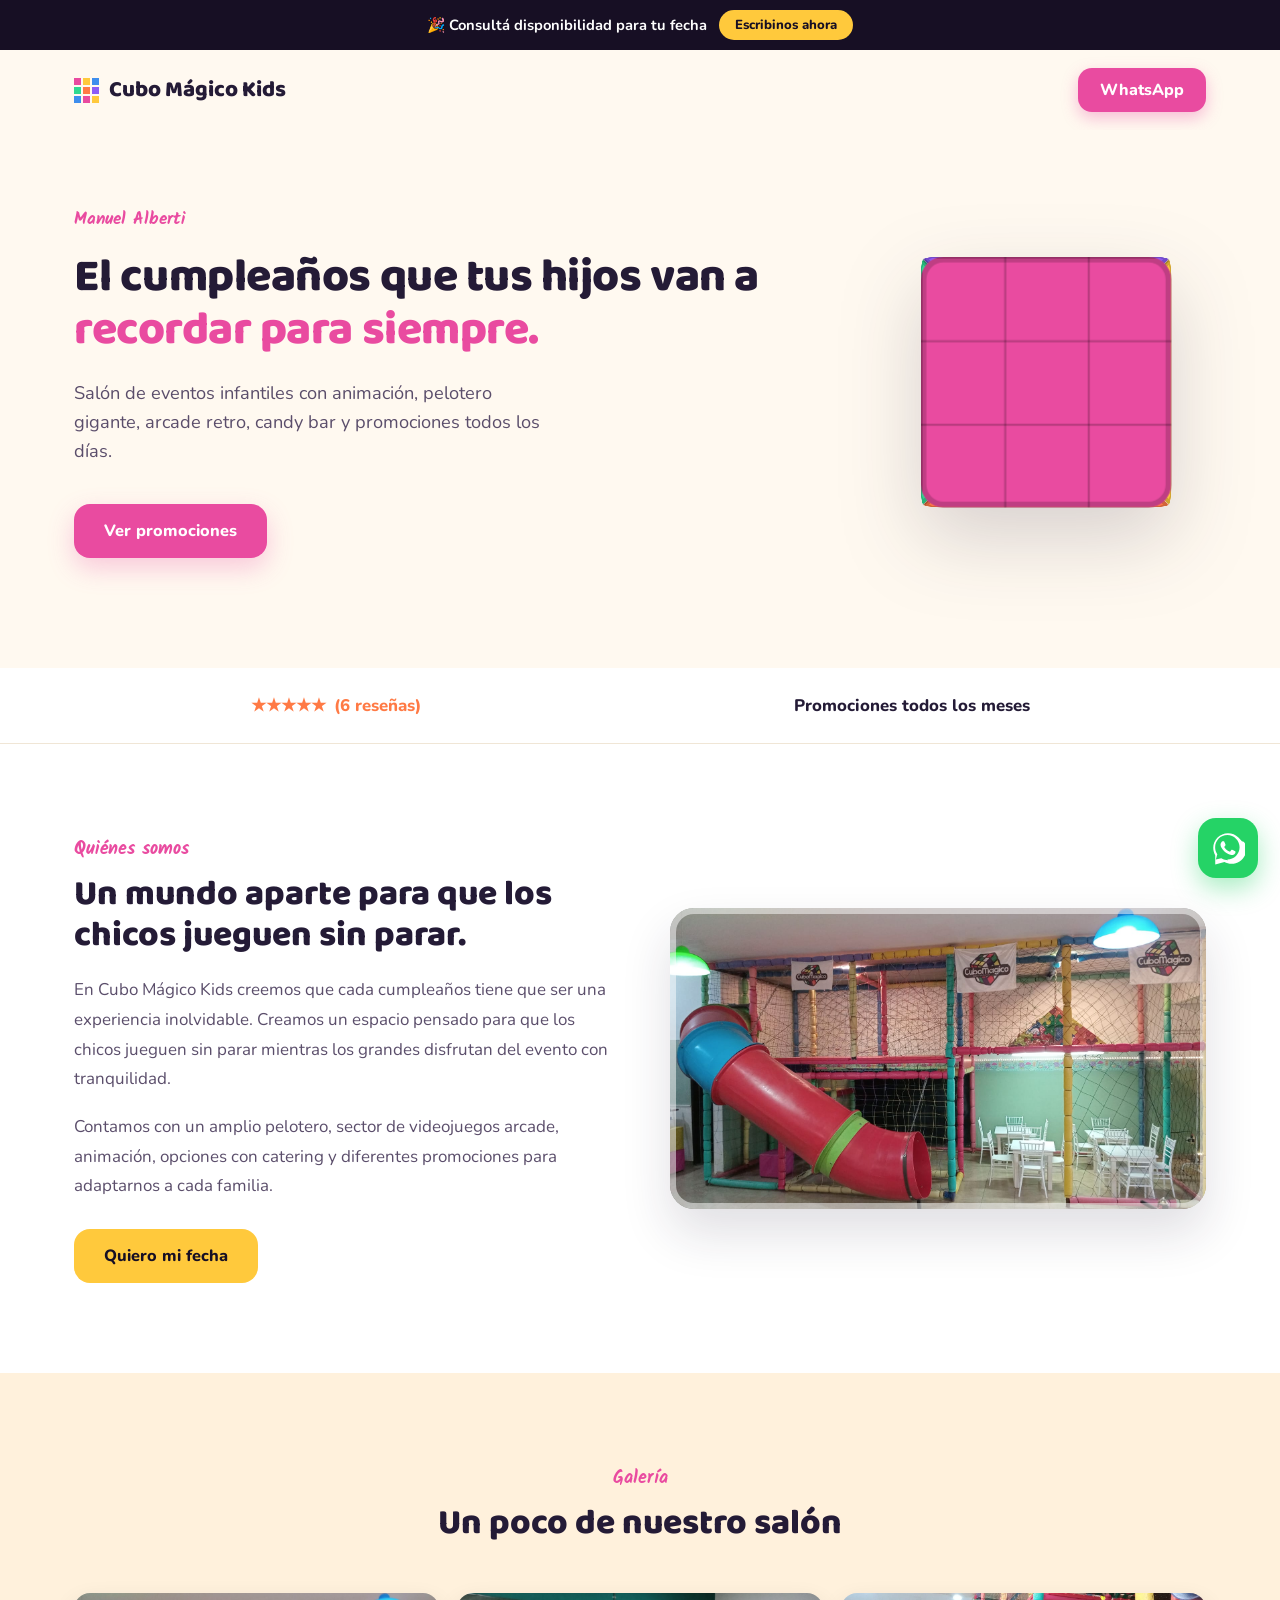
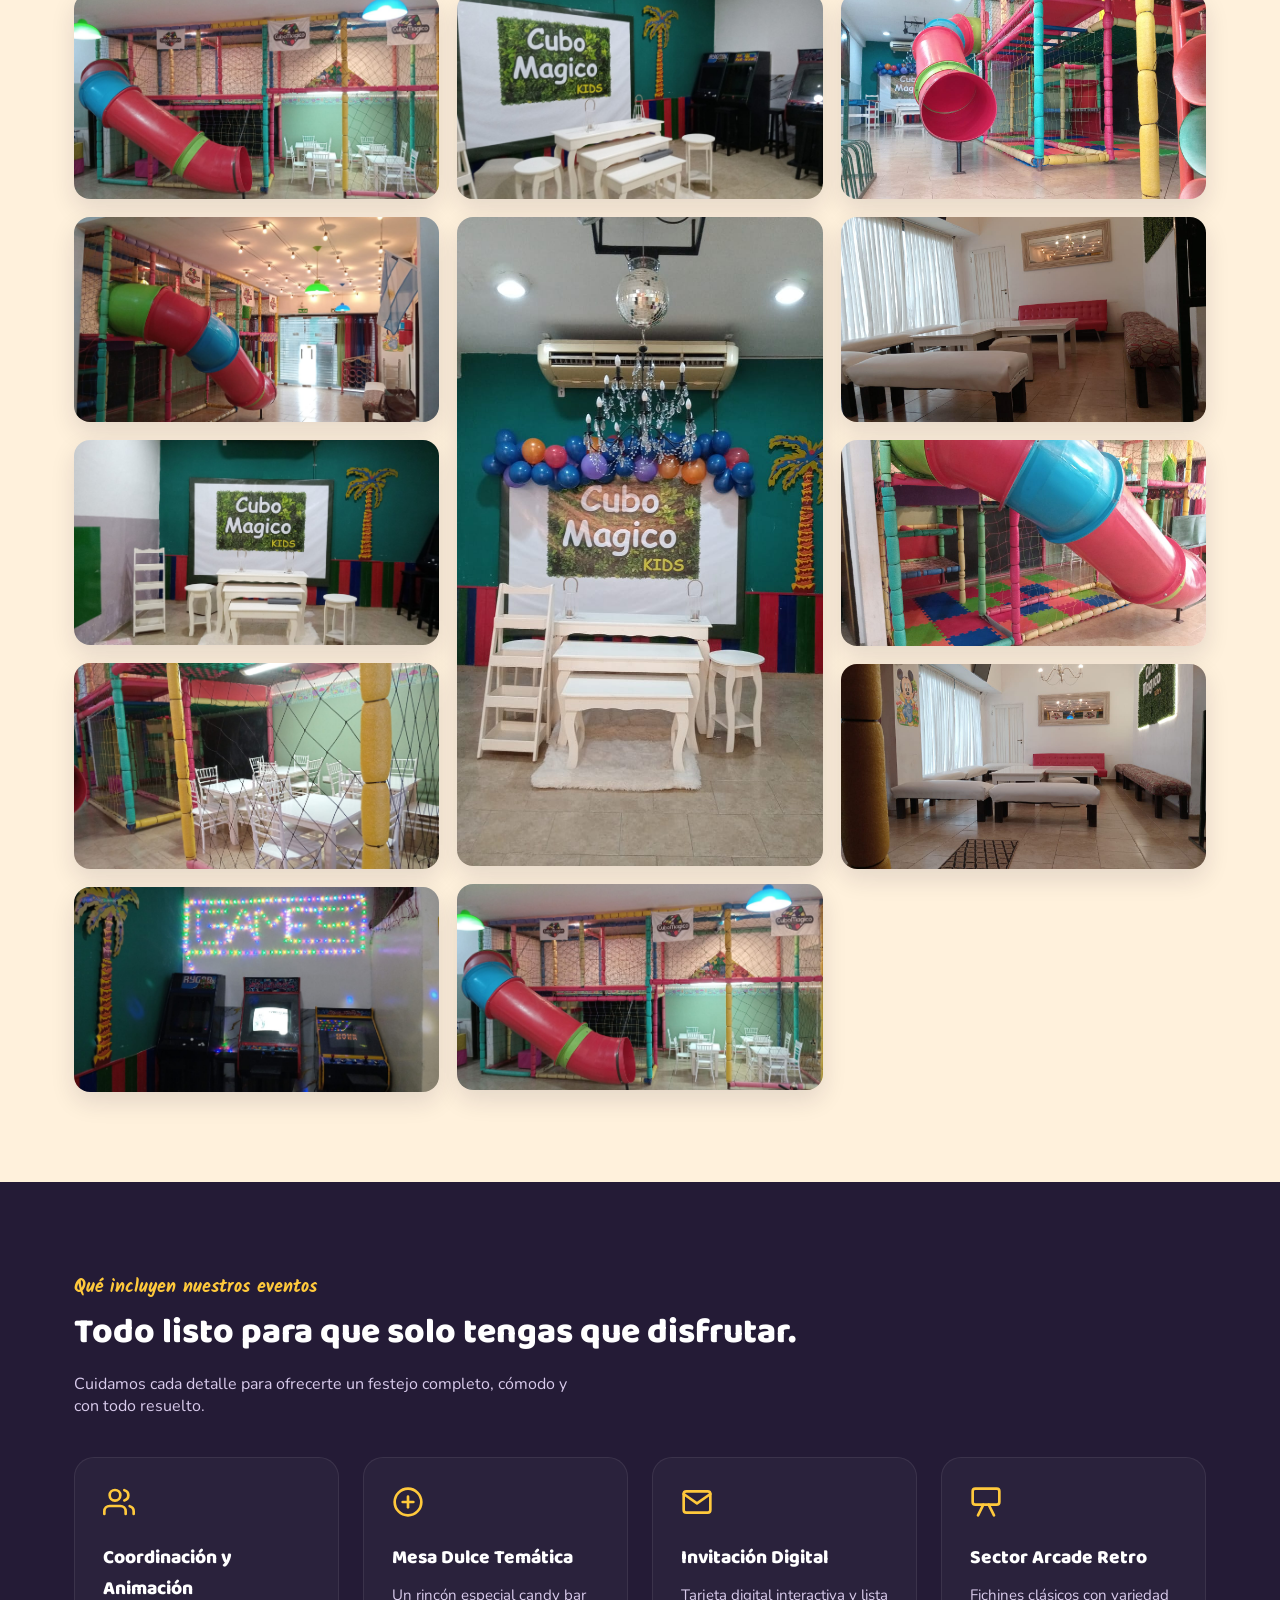
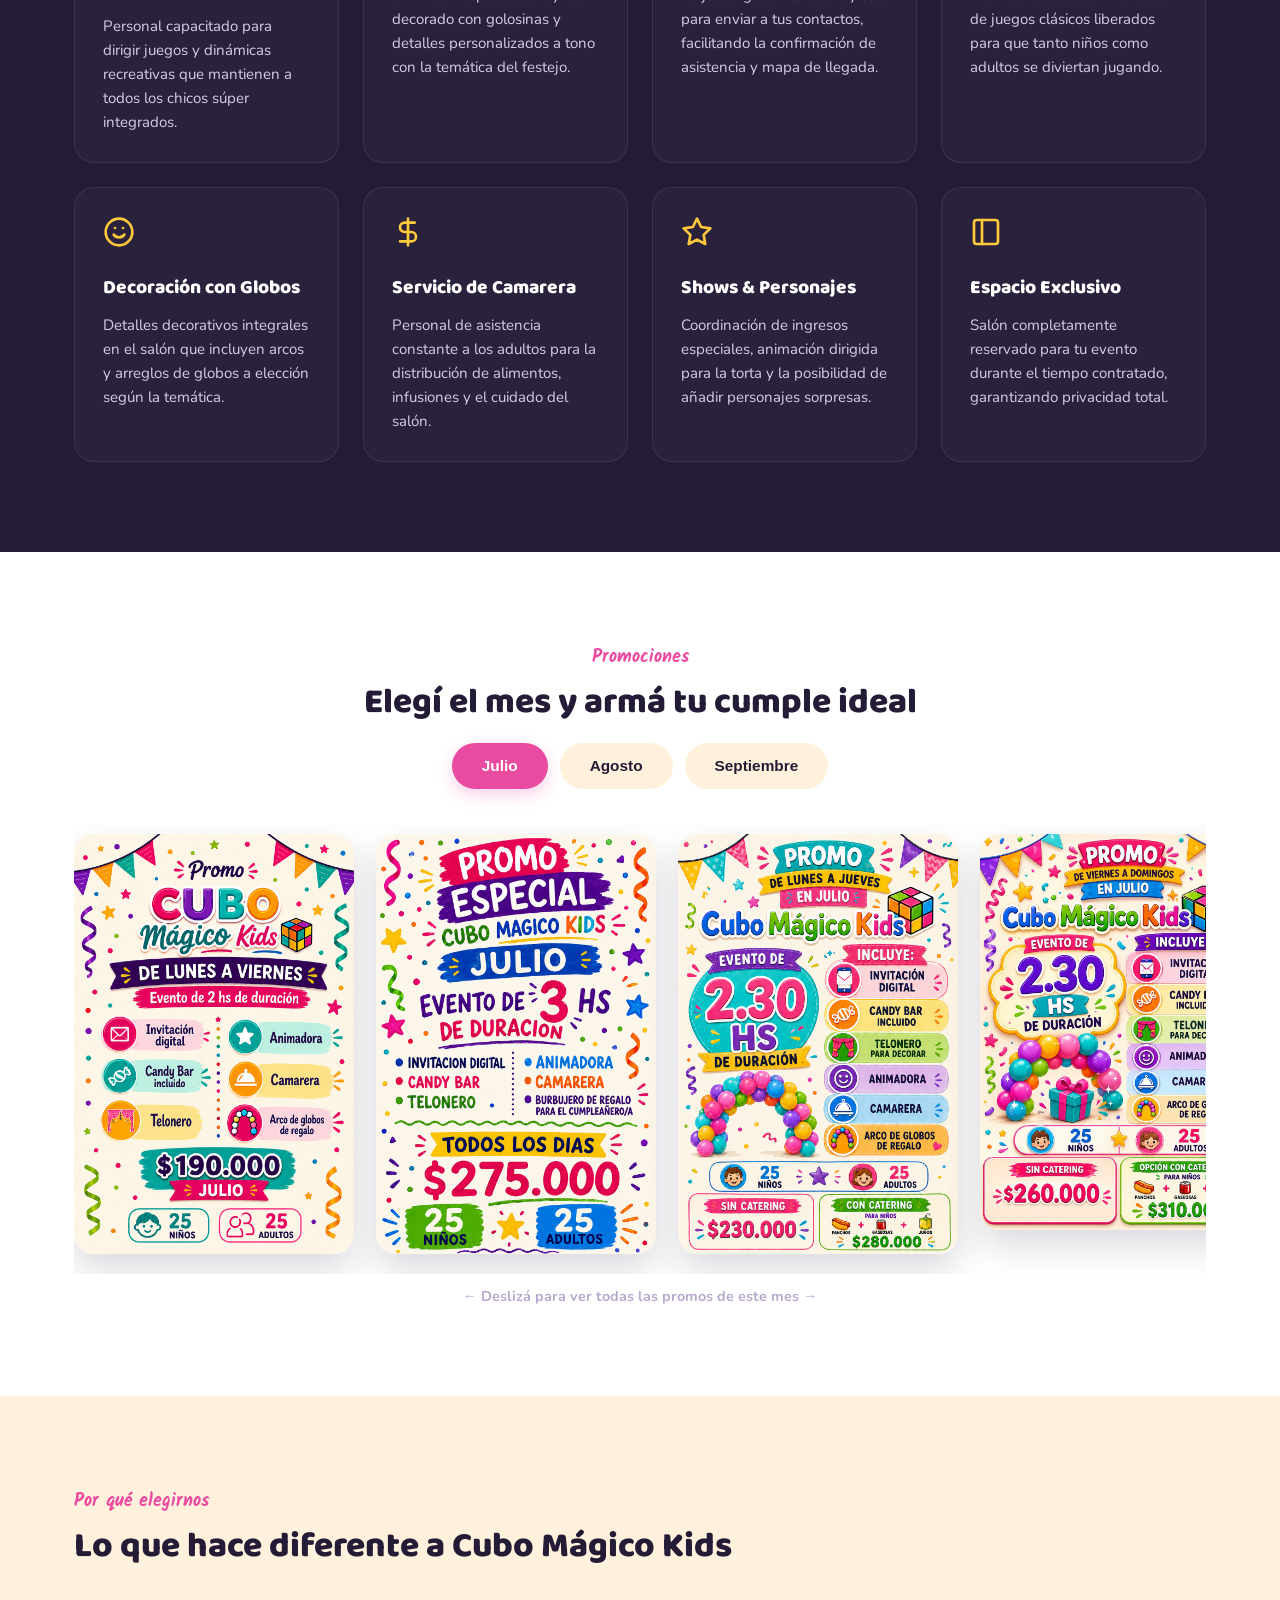
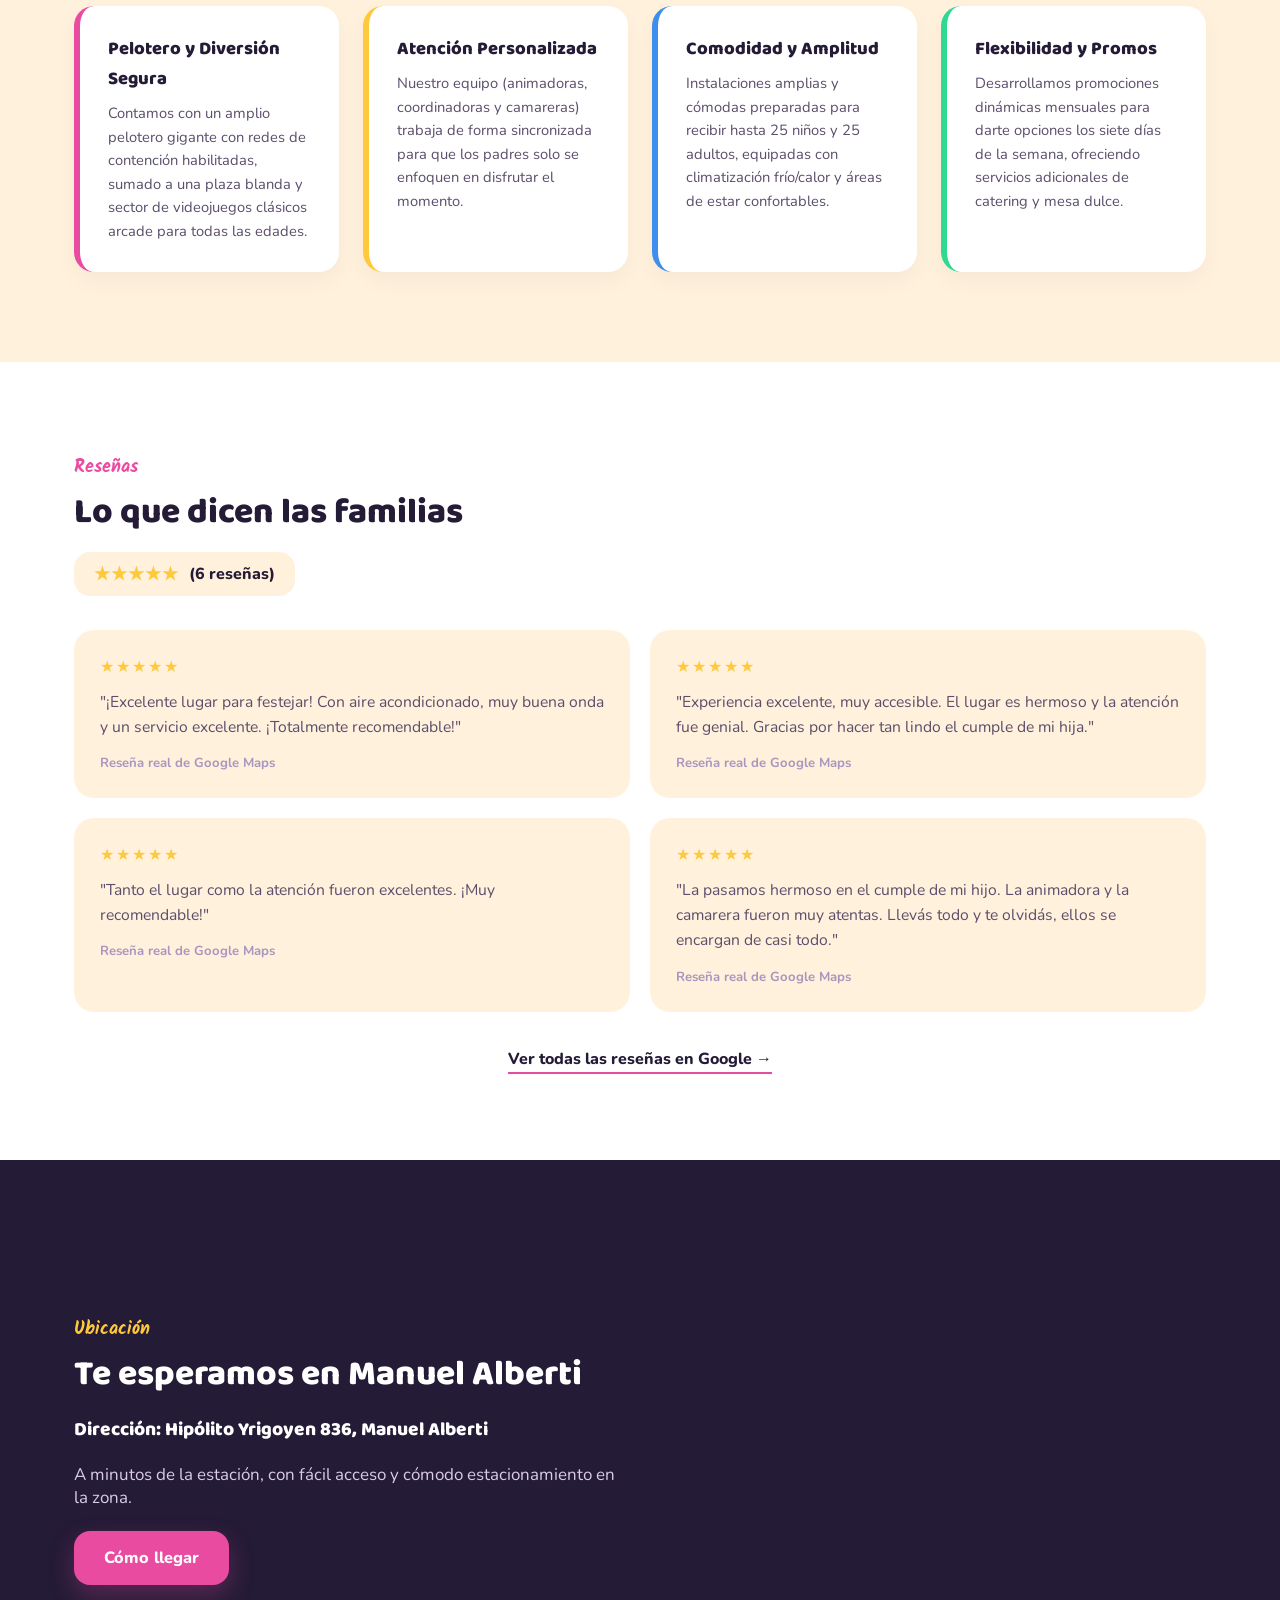
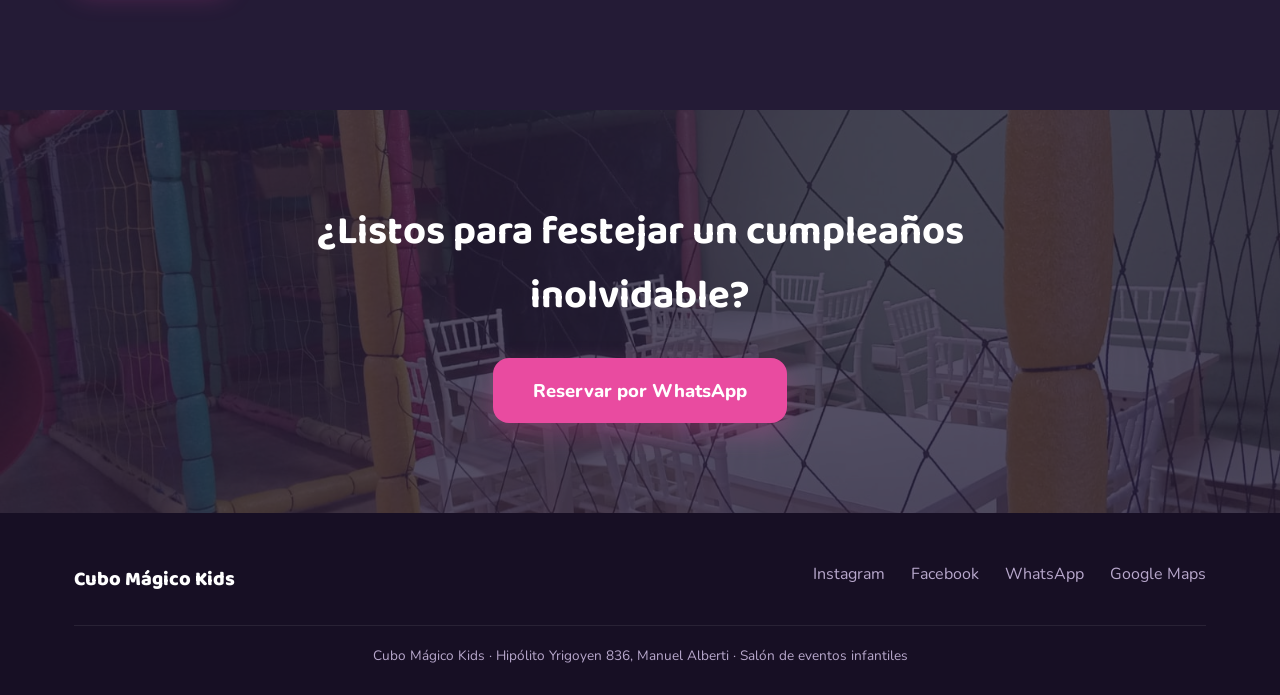
==== index.html @ 412881f7 "fix: force manual scroll restoration and prevent iframe focus on load" ====
<!DOCTYPE html>
<html lang="es">
<head>
<meta charset="UTF-8">
<meta name="viewport" content="width=device-width, initial-scale=1.0">
<title>Cubo Mágico Kids — Salón de eventos infantiles en Manuel Alberti</title>
<link rel="stylesheet" href="style.css?v=2">
<script>
  if ('history' in window && 'scrollRestoration' in history) {
    history.scrollRestoration = 'manual';
  }
  window.scrollTo(0, 0);
</script>
</head>
<body>

<div class="topbar">
  🎉 Consultá disponibilidad para tu fecha
  <a href="https://wa.me/5491156529610?text=Hola%20%F0%9F%98%8A%0AQuisiera%20consultar%20disponibilidad%20para%20realizar%20un%20cumplea%C3%B1os%20en%20Cubo%20M%C3%A1gico%20Kids.%0A%0AFecha%20aproximada%3A%0ACantidad%20de%20ni%C3%B1os%3A%0ACantidad%20de%20adultos%3A%0A%0A%C2%A1Muchas%20gracias!" target="_blank">Escribinos ahora</a>
</div>

<nav>
  <div class="logo">
    <div class="logo-tiles"><div></div><div></div><div></div><div></div><div></div><div></div><div></div><div></div><div></div></div>
    Cubo Mágico Kids
  </div>
  <a class="nav-cta" href="https://wa.me/5491156529610?text=Hola%20%F0%9F%98%8A%0AQuisiera%20consultar%20disponibilidad%20para%20realizar%20un%20cumplea%C3%B1os%20en%20Cubo%20M%C3%A1gico%20Kids.%0A%0AFecha%20aproximada%3A%0ACantidad%20de%20ni%C3%B1os%3A%0ACantidad%20de%20adultos%3A%0A%0A%C2%A1Muchas%20gracias!" target="_blank">WhatsApp</a>
</nav>

<section class="hero">
  <div class="wrap hero-inner">
    <div>
      <div class="hero-eyebrow">Manuel Alberti</div>
      <h1>El cumpleaños que tus hijos van a <span>recordar para siempre.</span></h1>
      <p class="sub">Salón de eventos infantiles con animación, pelotero gigante, arcade retro, candy bar y promociones todos los días.</p>
      <div class="btn-row">
        <a class="btn btn-primary" href="#promociones">Ver promociones</a>
      </div>
    </div>
    <div class="cube-scene">
      <div class="cube">
        <div class="face front"></div>
        <div class="face back"></div>
        <div class="face right"></div>
        <div class="face left"></div>
        <div class="face top"></div>
        <div class="face bottom"></div>
      </div>
    </div>
  </div>
</section>

<div class="trust">
  <div class="wrap">
    <div class="trust-item rating">★★★★★ <span>(6 reseñas)</span></div>
    <div class="trust-item">Promociones todos los meses</div>
  </div>
</div>

<section class="about" id="nosotros">
  <div class="wrap about-grid">
    <div>
      <div class="eyebrow">Quiénes somos</div>
      <h2 class="sec-title">Un mundo aparte para que los chicos jueguen sin parar.</h2>
      <p>En Cubo Mágico Kids creemos que cada cumpleaños tiene que ser una experiencia inolvidable. Creamos un espacio pensado para que los chicos jueguen sin parar mientras los grandes disfrutan del evento con tranquilidad.</p>
      <p>Contamos con un amplio pelotero, sector de videojuegos arcade, animación, opciones con catering y diferentes promociones para adaptarnos a cada familia.</p>
      <a class="btn btn-secondary" href="https://wa.me/5491156529610?text=Hola%20%F0%9F%98%8A%0AQuisiera%20consultar%20disponibilidad%20para%20realizar%20un%20cumplea%C3%B1os%20en%20Cubo%20M%C3%A1gico%20Kids.%0A%0AFecha%20aproximada%3A%0ACantidad%20de%20ni%C3%B1os%3A%0ACantidad%20de%20adultos%3A%0A%0A%C2%A1Muchas%20gracias!" target="_blank" style="margin-top:10px;">Quiero mi fecha</a>
    </div>
    <div class="about-img">
      <img src="Fotos del salon/WhatsApp Image 2026-07-06 at 15.40.08.jpeg" alt="Salón Cubo Mágico Kids">
    </div>
  </div>
</section>

<section class="gallery" id="galeria">
  <div class="wrap">
    <div class="gal-header">
      <div class="eyebrow" style="text-align:center;">Galería</div>
      <h2 class="sec-title">Un poco de nuestro salón</h2>
    </div>
    <div class="masonry">
      <img src="Fotos del salon/WhatsApp Image 2026-07-06 at 15.40.08.jpeg" alt="Salón Foto 1" onclick="openLightbox(this.src)">
      <img src="Fotos del salon/WhatsApp Image 2026-07-06 at 15.40.09 (1).jpeg" alt="Salón Foto 2" onclick="openLightbox(this.src)">
      <img src="Fotos del salon/WhatsApp Image 2026-07-06 at 15.40.09 (2).jpeg" alt="Salón Foto 3" onclick="openLightbox(this.src)">
      <img src="Fotos del salon/WhatsApp Image 2026-07-06 at 15.40.09.jpeg" alt="Salón Foto 4" onclick="openLightbox(this.src)">
      <img src="Fotos del salon/WhatsApp Image 2026-07-06 at 15.40.10.jpeg" alt="Salón Foto 5" onclick="openLightbox(this.src)">
      <img src="Fotos del salon/WhatsApp Image 2026-07-06 at 15.40.11.jpeg" alt="Salón Foto 6" onclick="openLightbox(this.src)">
      <img src="Fotos del salon/WhatsApp Image 2026-07-06 at 15.40.12 (1).jpeg" alt="Salón Foto 7" onclick="openLightbox(this.src)">
      <img src="Fotos del salon/WhatsApp Image 2026-07-06 at 15.40.12.jpeg" alt="Salón Foto 8" onclick="openLightbox(this.src)">
      <img src="Fotos del salon/WhatsApp Image 2026-07-06 at 15.40.13 (1).jpeg" alt="Salón Foto 9" onclick="openLightbox(this.src)">
      <img src="Fotos del salon/WhatsApp Image 2026-07-06 at 15.40.13 (2).jpeg" alt="Salón Foto 10" onclick="openLightbox(this.src)">
      <img src="Fotos del salon/WhatsApp Image 2026-07-06 at 15.40.13.jpeg" alt="Salón Foto 11" onclick="openLightbox(this.src)">
      <img src="Fotos del salon/WhatsApp Image 2026-07-06 at 15.40.14.jpeg" alt="Salón Foto 12" onclick="openLightbox(this.src)">
    </div>
  </div>
</section>

<section class="services">
  <div class="wrap">
    <div class="eyebrow">Qué incluyen nuestros eventos</div>
    <h2 class="sec-title">Todo listo para que solo tengas que disfrutar.</h2>
    <p class="lead">Cuidamos cada detalle para ofrecerte un festejo completo, cómodo y con todo resuelto.</p>
    
    <div class="services-grid">
      <div class="service-card">
        <div class="service-icon">
          <svg viewBox="0 0 24 24" fill="none" stroke="currentColor" stroke-width="2" stroke-linecap="round" stroke-linejoin="round"><path d="M17 21v-2a4 4 0 0 0-4-4H5a4 4 0 0 0-4 4v2"></path><circle cx="9" cy="7" r="4"></circle><path d="M23 21v-2a4 4 0 0 0-3-3.87"></path><path d="M16 3.13a4 4 0 0 1 0 7.75"></path></svg>
        </div>
        <div class="service-title">Coordinación y Animación</div>
        <div class="service-desc">Personal capacitado para dirigir juegos y dinámicas recreativas que mantienen a todos los chicos súper integrados.</div>
      </div>
      
      <div class="service-card">
        <div class="service-icon">
          <svg viewBox="0 0 24 24" fill="none" stroke="currentColor" stroke-width="2" stroke-linecap="round" stroke-linejoin="round"><circle cx="12" cy="12" r="10"></circle><path d="M12 8v8"></path><path d="M8 12h8"></path></svg>
        </div>
        <div class="service-title">Mesa Dulce Temática</div>
        <div class="service-desc">Un rincón especial candy bar decorado con golosinas y detalles personalizados a tono con la temática del festejo.</div>
      </div>
      
      <div class="service-card">
        <div class="service-icon">
          <svg viewBox="0 0 24 24" fill="none" stroke="currentColor" stroke-width="2" stroke-linecap="round" stroke-linejoin="round"><path d="M4 4h16c1.1 0 2 .9 2 2v12c0 1.1-.9 2-2 2H4c-1.1 0-2-.9-2-2V6c0-1.1.9-2 2-2z"></path><polyline points="22,6 12,13 2,6"></polyline></svg>
        </div>
        <div class="service-title">Invitación Digital</div>
        <div class="service-desc">Tarjeta digital interactiva y lista para enviar a tus contactos, facilitando la confirmación de asistencia y mapa de llegada.</div>
      </div>
      
      <div class="service-card">
        <div class="service-icon">
          <svg viewBox="0 0 24 24" fill="none" stroke="currentColor" stroke-width="2" stroke-linecap="round" stroke-linejoin="round"><rect x="2" y="2" width="20" height="12" rx="2" ry="2"></rect><line x1="6" y1="22" x2="10" y2="14"></line><line x1="18" y1="22" x2="14" y2="14"></line></svg>
        </div>
        <div class="service-title">Sector Arcade Retro</div>
        <div class="service-desc">Fichines clásicos con variedad de juegos clásicos liberados para que tanto niños como adultos se diviertan jugando.</div>
      </div>
      
      <div class="service-card">
        <div class="service-icon">
          <svg viewBox="0 0 24 24" fill="none" stroke="currentColor" stroke-width="2" stroke-linecap="round" stroke-linejoin="round"><circle cx="12" cy="12" r="10"></circle><path d="M8 14s1.5 2 4 2 4-2 4-2"></path><line x1="9" y1="9" x2="9.01" y2="9"></line><line x1="15" y1="9" x2="15.01" y2="9"></line></svg>
        </div>
        <div class="service-title">Decoración con Globos</div>
        <div class="service-desc">Detalles decorativos integrales en el salón que incluyen arcos y arreglos de globos a elección según la temática.</div>
      </div>
      
      <div class="service-card">
        <div class="service-icon">
          <svg viewBox="0 0 24 24" fill="none" stroke="currentColor" stroke-width="2" stroke-linecap="round" stroke-linejoin="round"><path d="M12 2v20"></path><path d="M17 5H9.5a3.5 3.5 0 0 0 0 7h5a3.5 3.5 0 0 1 0 7H6"></path></svg>
        </div>
        <div class="service-title">Servicio de Camarera</div>
        <div class="service-desc">Personal de asistencia constante a los adultos para la distribución de alimentos, infusiones y el cuidado del salón.</div>
      </div>
      
      <div class="service-card">
        <div class="service-icon">
          <svg viewBox="0 0 24 24" fill="none" stroke="currentColor" stroke-width="2" stroke-linecap="round" stroke-linejoin="round"><polygon points="12 2 15.09 8.26 22 9.27 17 14.14 18.18 21.02 12 17.77 5.82 21.02 7 14.14 2 9.27 8.91 8.26 12 2"></polygon></svg>
        </div>
        <div class="service-title">Shows & Personajes</div>
        <div class="service-desc">Coordinación de ingresos especiales, animación dirigida para la torta y la posibilidad de añadir personajes sorpresas.</div>
      </div>
      
      <div class="service-card">
        <div class="service-icon">
          <svg viewBox="0 0 24 24" fill="none" stroke="currentColor" stroke-width="2" stroke-linecap="round" stroke-linejoin="round"><rect x="3" y="3" width="18" height="18" rx="2" ry="2"></rect><line x1="9" y1="3" x2="9" y2="21"></line></svg>
        </div>
        <div class="service-title">Espacio Exclusivo</div>
        <div class="service-desc">Salón completamente reservado para tu evento durante el tiempo contratado, garantizando privacidad total.</div>
      </div>
    </div>
  </div>
</section>

<section class="promos" id="promociones">
  <div class="wrap">
    <div class="eyebrow" style="text-align:center;">Promociones</div>
    <h2 class="sec-title" style="text-align:center;">Elegí el mes y armá tu cumple ideal</h2>
    
    <div class="promo-tabs">
      <button class="tab-btn active" data-month="julio">Julio</button>
      <button class="tab-btn" data-month="agosto">Agosto</button>
      <button class="tab-btn" data-month="septiembre">Septiembre</button>
    </div>
    
    <div class="slider" id="promo-slider">
      <!-- Se carga dinámicamente con JS -->
    </div>
    <p class="slider-hint">← Deslizá para ver todas las promos de este mes →</p>
  </div>
</section>

<section class="why">
  <div class="wrap">
    <div class="eyebrow">Por qué elegirnos</div>
    <h2 class="sec-title">Lo que hace diferente a Cubo Mágico Kids</h2>
    
    <div class="why-grid">
      <div class="why-card">
        <div class="why-title">Pelotero y Diversión Segura</div>
        <div class="why-desc">Contamos con un amplio pelotero gigante con redes de contención habilitadas, sumado a una plaza blanda y sector de videojuegos clásicos arcade para todas las edades.</div>
      </div>
      
      <div class="why-card">
        <div class="why-title">Atención Personalizada</div>
        <div class="why-desc">Nuestro equipo (animadoras, coordinadoras y camareras) trabaja de forma sincronizada para que los padres solo se enfoquen en disfrutar el momento.</div>
      </div>
      
      <div class="why-card">
        <div class="why-title">Comodidad y Amplitud</div>
        <div class="why-desc">Instalaciones amplias y cómodas preparadas para recibir hasta 25 niños y 25 adultos, equipadas con climatización frío/calor y áreas de estar confortables.</div>
      </div>
      
      <div class="why-card">
        <div class="why-title">Flexibilidad y Promos</div>
        <div class="why-desc">Desarrollamos promociones dinámicas mensuales para darte opciones los siete días de la semana, ofreciendo servicios adicionales de catering y mesa dulce.</div>
      </div>
    </div>
  </div>
</section>

<section class="reviews" id="resenas">
  <div class="wrap">
    <div class="eyebrow">Reseñas</div>
    <h2 class="sec-title">Lo que dicen las familias</h2>
    <div class="rev-badge"><span class="stars">★★★★★</span> (6 reseñas)</div>
    <div class="rev-grid">
      <div class="rev-card">
        <div class="stars">★★★★★</div>
        <p>"¡Excelente lugar para festejar! Con aire acondicionado, muy buena onda y un servicio excelente. ¡Totalmente recomendable!"</p>
        <div class="rev-source">Reseña real de Google Maps</div>
      </div>
      <div class="rev-card">
        <div class="stars">★★★★★</div>
        <p>"Experiencia excelente, muy accesible. El lugar es hermoso y la atención fue genial. Gracias por hacer tan lindo el cumple de mi hija."</p>
        <div class="rev-source">Reseña real de Google Maps</div>
      </div>
      <div class="rev-card">
        <div class="stars">★★★★★</div>
        <p>"Tanto el lugar como la atención fueron excelentes. ¡Muy recomendable!"</p>
        <div class="rev-source">Reseña real de Google Maps</div>
      </div>
      <div class="rev-card">
        <div class="stars">★★★★★</div>
        <p>"La pasamos hermoso en el cumple de mi hijo. La animadora y la camarera fueron muy atentas. Llevás todo y te olvidás, ellos se encargan de casi todo."</p>
        <div class="rev-source">Reseña real de Google Maps</div>
      </div>
    </div>
    <div class="reviews-cta"><a href="https://www.google.com/maps/place/Cubo+Magico+Kids/@-34.4590652,-58.7725974,17.76z/data=!4m6!3m5!1s0x95bc98c55787b705:0xaa3772cda10fee1b!8m2!3d-34.4590252!4d-58.7709976!16s%2Fg%2F11j8ldvw56?entry=ttu&g_ep=EgoyMDI2MDcwOC4wIKXMDSoASAFQAw%3D%3D" target="_blank">Ver todas las reseñas en Google →</a></div>
  </div>
</section>

<section class="location" id="ubicacion">
  <div class="wrap loc-grid">
    <div class="loc-info">
      <div class="eyebrow">Ubicación</div>
      <h2 class="sec-title" style="color:#fff;">Te esperamos en Manuel Alberti</h2>
      <a class="addr" href="https://www.google.com/maps/place/Cubo+Magico+Kids/@-34.4590652,-58.7725974,17.76z/data=!4m6!3m5!1s0x95bc98c55787b705:0xaa3772cda10fee1b!8m2!3d-34.4590252!4d-58.7709976!16s%2Fg%2F11j8ldvw56?entry=ttu&g_ep=EgoyMDI2MDcwOC4wIKXMDSoASAFQAw%3D%3D" target="_blank">
        Dirección: Hipólito Yrigoyen 836, Manuel Alberti
      </a>
      <p>A minutos de la estación, con fácil acceso y cómodo estacionamiento en la zona.</p>
      <a class="btn btn-primary" href="https://www.google.com/maps/place/Cubo+Magico+Kids/@-34.4590652,-58.7725974,17.76z/data=!4m6!3m5!1s0x95bc98c55787b705:0xaa3772cda10fee1b!8m2!3d-34.4590252!4d-58.7709976!16s%2Fg%2F11j8ldvw56?entry=ttu&g_ep=EgoyMDI2MDcwOC4wIKXMDSoASAFQAw%3D%3D" target="_blank">Cómo llegar</a>
    </div>
    <iframe src="https://www.google.com/maps/embed?pb=!1m18!1m12!1m3!1d3289.4795240212876!2d-58.77357252445831!3d-34.45902019639726!2m3!1f0!2f0!3f0!3m2!1i1024!2i768!4f13.1!3m3!1m2!1s0x95bc98c55787b705%3A0xaa3772cda10fee1b!2sCubo+Magico+Kids!5e0!3m2!1sen!2sar!4v1717621453912!5m2!1sen!2sar" loading="lazy" allowfullscreen tabindex="-1" title="Mapa de ubicación de Cubo Mágico Kids"></iframe>
  </div>
</section>

<section class="final-cta">
  <img src="Fotos del salon/WhatsApp Image 2026-07-06 at 15.40.09.jpeg" alt="Fondo Pelotero">
  <div class="overlay wrap">
    <h2>¿Listos para festejar un cumpleaños inolvidable?</h2>
    <a class="btn btn-primary" href="https://wa.me/5491156529610?text=Hola%20%F0%9F%98%8A%0AQuisiera%20consultar%20disponibilidad%20para%20realizar%20un%20cumplea%C3%B1os%20en%20Cubo%20M%C3%A1gico%20Kids.%0A%0AFecha%20aproximada%3A%0ACantidad%20de%20ni%C3%B1os%3A%0ACantidad%20de%20adultos%3A%0A%0A%C2%A1Muchas%20gracias!" target="_blank" style="font-size:1.15rem;padding:20px 40px;">Reservar por WhatsApp</a>
  </div>
</section>

<footer>
  <div class="wrap">
    <div class="foot-grid">
      <div class="foot-logo">Cubo Mágico Kids</div>
      <div class="foot-links">
        <a href="https://www.instagram.com/cubo_magicokids/?hl=es" target="_blank">Instagram</a>
        <a href="https://www.facebook.com/cubomagicoespaciodeeventos" target="_blank">Facebook</a>
        <a href="https://wa.me/5491156529610?text=Hola%20%F0%9F%98%8A%0AQuisiera%20consultar%20disponibilidad%20para%20realizar%20un%20cumplea%C3%B1os%20en%20Cubo%20M%C3%A1gico%20Kids.%0A%0AFecha%20aproximada%3A%0ACantidad%20de%20ni%C3%B1os%3A%0ACantidad%20de%20adultos%3A%0A%0A%C2%A1Muchas%20gracias!" target="_blank">WhatsApp</a>
        <a href="https://www.google.com/maps/place/Cubo+Magico+Kids/@-34.4590652,-58.7725974,17.76z/data=!4m6!3m5!1s0x95bc98c55787b705:0xaa3772cda10fee1b!8m2!3d-34.4590252!4d-58.7709976!16s%2Fg%2F11j8ldvw56?entry=ttu&g_ep=EgoyMDI2MDcwOC4wIKXMDSoASAFQAw%3D%3D" target="_blank">Google Maps</a>
      </div>
    </div>
    <div class="foot-bottom">Cubo Mágico Kids · Hipólito Yrigoyen 836, Manuel Alberti · Salón de eventos infantiles</div>
  </div>
</footer>

<a class="float-wa" href="https://wa.me/5491156529610?text=Hola%20%F0%9F%98%8A%0AQuisiera%20consultar%20disponibilidad%20para%20realizar%20un%20cumplea%C3%B1os%20en%20Cubo%20M%C3%A1gico%20Kids.%0A%0AFecha%20aproximada%3A%0ACantidad%20de%20ni%C3%B1os%3A%0ACantidad%20de%20adultos%3A%0A%0A%C2%A1Muchas%20gracias!" target="_blank">
  <!-- WhatsApp SVG Icon -->
  <svg xmlns="http://www.w3.org/2000/svg" viewBox="0 0 448 512" fill="currentColor" style="width:34px; height:34px;"><path d="M380.9 97.1C339 55.1 283.2 32 223.9 32c-122.4 0-222 99.6-222 222 0 39.1 10.2 77.3 29.6 111L32 503l138.2-36.2c32.5 17.7 68.9 27 106.1 27h.1c122.3 0 224.1-99.6 224.1-222 0-59.3-25.2-115-67.1-117zm-157 341.6c-33.2 0-65.7-8.9-94-25.7l-6.7-4-82.1 21.5 21.9-80-4.4-7c-18.5-29.4-28.3-63.3-28.3-98.2 0-101.4 82.6-184 184.1-184 49.1 0 95.3 19.2 130 53.9 34.8 34.6 53.9 80.7 53.9 129.8-.1 101.4-82.7 184-184.2 184zm100.8-137.5c-5.5-2.7-32.6-16.1-37.7-17.9-5.1-1.8-8.8-2.7-12.5 2.7-3.7 5.5-14.3 17.9-17.6 21.5-3.3 3.7-6.5 4.1-12 1.4-5.5-2.7-23.2-8.5-44.2-27.1-16.4-14.6-27.4-32.6-30.6-38.1-3.3-5.5-.3-8.5 2.4-11.2 2.5-2.4 5.5-6.4 8.2-9.6 2.7-3.2 3.7-5.5 5.5-9.1 1.8-3.7.9-6.9-.5-9.6-1.4-2.7-12.5-30.1-17.1-41.2-4.5-10.8-9.1-9.3-12.5-9.5-3.2-.2-6.9-.2-10.6-.2-3.7 0-9.7 1.4-14.8 6.9-5.1 5.5-19.4 19-19.4 46.3 0 27.3 19.9 53.7 22.6 57.4 2.8 3.7 39.1 59.7 94.8 83.8 13.3 5.7 23.6 9.1 31.7 11.7 13.3 4.2 25.4 3.6 35 2.2 10.7-1.6 32.6-13.3 37.2-26.2 4.6-12.8 4.6-23.8 3.2-26.2-1.3-2.4-5-3.7-10.5-6.4z"/></svg>
</a>

<div class="lightbox" id="lightbox" onclick="closeLightbox()">
  <img id="lightbox-img" src="">
</div>

<!-- Scripts -->
<script src="app.js?v=5" defer></script>
</body>
</html>
---- style.css ----
@import url('https://fonts.googleapis.com/css2?family=Baloo+2:wght@500;600;700;800&family=Nunito:wght@400;600;700;800&family=Kalam:wght@400;700&display=swap');

:root{
  --paper:#FFF9F0;
  --paper-2:#FFF1DC;
  --ink:#241B36;
  --ink-2:#170F24;
  --c-pink:#E94BA0;
  --c-purple:#8B5CF6;
  --c-blue:#3E8EED;
  --c-green:#2FD991;
  --c-yellow:#FFC93C;
  --c-orange:#FF7A45;
  --text-soft:#5B4E6B;
}
*{margin:0;padding:0;box-sizing:border-box;}
html{scroll-behavior:smooth;}
@media (prefers-reduced-motion: reduce){ html{scroll-behavior:auto;} }
body{
  font-family:'Nunito',sans-serif;
  background:var(--paper);
  color:var(--ink);
  overflow-x:hidden;
}
img{max-width:100%;display:block;}
h1,h2,h3,.display{font-family:'Baloo 2',sans-serif;}
.marker{font-family:'Kalam',cursive;}
a{text-decoration:none;color:inherit;}
.wrap{max-width:1180px;margin:0 auto;padding:0 24px;}

/* floating whatsapp */
.float-wa{
  position:fixed;bottom:22px;right:22px;z-index:999;
  background:#25D366;color:#fff;width:60px;height:60px;border-radius:18px;
  display:flex;align-items:center;justify-content:center;
  box-shadow:0 10px 26px rgba(37,211,102,.4);
  animation:pulse 2.6s infinite;
  transition: transform .2s ease;
}
.float-wa:hover {
  transform: scale(1.08) rotate(-4deg);
}
@keyframes pulse{
  0%{box-shadow:0 0 0 0 rgba(37,211,102,.5);}
  70%{box-shadow:0 0 0 16px rgba(37,211,102,0);}
  100%{box-shadow:0 0 0 0 rgba(37,211,102,0);}
}
@media (prefers-reduced-motion: reduce){ .float-wa{animation:none;} }

/* top bar */
.topbar{
  background:var(--ink-2);color:#fff;text-align:center;
  padding:10px 16px;font-weight:700;font-size:.92rem;
  display:flex;gap:12px;align-items:center;justify-content:center;flex-wrap:wrap;
}
.topbar a{
  background:var(--c-yellow);color:var(--ink-2);padding:6px 16px;border-radius:20px;font-weight:800;font-size:.82rem;
}

/* nav */
nav{
  display:flex;align-items:center;justify-content:space-between;
  padding:18px 24px;max-width:1180px;margin:0 auto;
}
.logo{font-family:'Baloo 2';font-weight:800;font-size:1.4rem;color:var(--ink);display:flex;align-items:center;gap:10px;}
.logo-tiles{display:grid;grid-template-columns:repeat(3,7px);grid-template-rows:repeat(3,7px);gap:2px;}
.logo-tiles div:nth-child(1){background:var(--c-pink);}
.logo-tiles div:nth-child(2){background:var(--c-yellow);}
.logo-tiles div:nth-child(3){background:var(--c-blue);}
.logo-tiles div:nth-child(4){background:var(--c-green);}
.logo-tiles div:nth-child(5){background:var(--c-orange);}
.logo-tiles div:nth-child(6){background:var(--c-purple);}
.logo-tiles div:nth-child(7){background:var(--c-blue);}
.logo-tiles div:nth-child(8){background:var(--c-pink);}
.logo-tiles div:nth-child(9){background:var(--c-yellow);}
.nav-cta{
  background:var(--c-pink);color:#fff;padding:11px 22px;border-radius:14px;font-weight:800;
  box-shadow:0 6px 16px rgba(233,75,160,.35);
}

/* hero */
.hero{
  position:relative;background:var(--paper);color:var(--ink);
  padding:76px 0 110px;overflow:hidden;
}
.hero-inner{
  position:relative;display:grid;grid-template-columns:1fr 320px;gap:60px;align-items:center;
}
.hero-eyebrow{
  font-family:'Kalam',cursive;color:var(--c-pink);font-weight:700;font-size:1.05rem;
  margin-bottom:18px;
}
.hero h1{
  font-size:2.9rem;line-height:1.14;font-weight:800;margin-bottom:22px;color:var(--ink);
  letter-spacing:-.01em;
}
.hero h1 span{color:var(--c-pink);}
.hero p.sub{
  font-size:1.14rem;line-height:1.6;color:var(--text-soft);max-width:480px;margin-bottom:38px;
}
.btn-row{display:flex;gap:28px;flex-wrap:wrap;align-items:center;}
.btn{
  padding:16px 30px;border-radius:16px;font-weight:800;font-size:1.02rem;
  display:inline-flex;align-items:center;gap:10px;transition:transform .15s ease;
}
.btn:hover{transform:translateY(-2px);}
.btn-primary{background:var(--c-pink);color:#fff;box-shadow:0 10px 26px rgba(233,75,160,.28);}
.link-secondary{
  font-weight:800;color:var(--ink);border-bottom:2px solid var(--c-pink);padding-bottom:3px;
  transition:opacity .15s ease;
}
.link-secondary:hover{opacity:.7;}
.btn-secondary{background:var(--c-yellow);color:var(--ink-2);}

/* rubik cube signature */
.cube-scene{
  width:220px;height:220px;perspective:900px;margin:0 auto;
  filter:drop-shadow(0 30px 40px rgba(36,27,54,.18));
}
.cube{
  width:100%;height:100%;position:relative;transform-style:preserve-3d;
  animation:tumble 16s linear infinite;
}
@keyframes tumble{
  0%{transform:rotateX(-18deg) rotateY(0deg);}
  100%{transform:rotateX(342deg) rotateY(360deg);}
}
@media (prefers-reduced-motion: reduce){
  .cube{animation:none;transform:rotateX(-18deg) rotateY(35deg);}
}
.face{
  position:absolute;width:220px;height:220px;border-radius:20px;
  background-image:
    linear-gradient(rgba(0,0,0,.22) 2px, transparent 2px),
    linear-gradient(90deg, rgba(0,0,0,.22) 2px, transparent 2px);
  background-size:33.34% 33.34%;
  box-shadow:inset 0 0 0 5px rgba(0,0,0,.18);
}
.face.front{ background-color:var(--c-pink); transform:translateZ(110px); }
.face.back{ background-color:var(--c-blue); transform:rotateY(180deg) translateZ(110px); }
.face.right{ background-color:var(--c-yellow); transform:rotateY(90deg) translateZ(110px); }
.face.left{ background-color:var(--c-green); transform:rotateY(-90deg) translateZ(110px); }
.face.top{ background-color:var(--c-purple); transform:rotateX(90deg) translateZ(110px); }
.face.bottom{ background-color:var(--c-orange); transform:rotateX(-90deg) translateZ(110px); }

/* trust strip */
.trust{ background:#fff; padding:26px 0; border-bottom:1px solid #F0E6D6; }
.trust .wrap{ display:flex; justify-content:space-around; flex-wrap:wrap; gap:20px; text-align:center; }
.trust-item{ font-weight:800; color:var(--ink); font-size:1.05rem; display:flex; align-items:center; gap:8px; }
.trust-item.rating { color: var(--c-orange); }

/* section generic */
section{ padding:90px 0; }
.eyebrow{
  font-family:'Kalam',cursive; color:var(--c-pink); font-weight:700; font-size:1.15rem; margin-bottom:10px;
}
.sec-title{ font-size:2.2rem; font-weight:800; color:var(--ink); margin-bottom:20px; line-height:1.15; }

/* quienes somos */
.about{ background:#fff; }
.about-grid{ display:grid; grid-template-columns:1fr 1fr; gap:60px; align-items:center; }
.about p{ font-size:1.06rem; line-height:1.75; color:var(--text-soft); margin-bottom:18px; }
.about-img{ border-radius:24px; overflow:hidden; box-shadow:0 24px 50px rgba(36,27,54,.14); position:relative; }
.about-img::after{
  content:""; position:absolute; inset:0; border-radius:24px;
  box-shadow:inset 0 0 0 6px rgba(255,255,255,.5);
}

/* gallery */
.gallery{ background:var(--paper-2); }
.gal-header{ text-align:center; max-width:600px; margin:0 auto 50px; }
.masonry{ columns:3 220px; column-gap:18px; }
.masonry img{
  width:100%; border-radius:16px; margin-bottom:18px; cursor:zoom-in;
  box-shadow:0 10px 24px rgba(36,27,54,.12); transition:transform .25s ease;
}
.masonry img:hover{ transform:scale(1.02); }
.lightbox{
  position:fixed; inset:0; background:rgba(23,15,36,.92); display:none;
  align-items:center; justify-content:center; z-index:1000; padding:30px; cursor:zoom-out;
}
.lightbox.active{ display:flex; }
.lightbox img{ max-width:90%; max-height:90%; border-radius:14px; }

/* services dynamic grid */
.services{ background:var(--ink); color:#fff; }
.services .eyebrow{ color:var(--c-yellow); }
.services .sec-title{ color:#fff; }
.services .lead{ color:#D9CBEC; max-width:520px; margin-bottom:20px; }
.services-grid {
  display: grid;
  grid-template-columns: repeat(auto-fit, minmax(260px, 1fr));
  gap: 24px;
  margin-top: 40px;
}
.service-card {
  background: rgba(255, 255, 255, 0.03);
  border: 1px solid rgba(255, 255, 255, 0.08);
  border-radius: 20px;
  padding: 28px;
  transition: all .3s ease;
}
.service-card:hover {
  transform: translateY(-5px);
  background: rgba(255, 255, 255, 0.05);
  border-color: var(--c-yellow);
}
.service-icon {
  color: var(--c-yellow);
  margin-bottom: 18px;
}
.service-icon svg {
  width: 32px;
  height: 32px;
}
.service-title {
  font-family: 'Baloo 2', sans-serif;
  font-weight: 800;
  font-size: 1.2rem;
  margin-bottom: 10px;
  color: #fff;
}
.service-desc {
  font-size: 0.94rem;
  line-height: 1.6;
  color: #D9CBEC;
}

/* promos slider & tabs */
.promos{ background:#fff; }
.promo-tabs {
  display: flex;
  justify-content: center;
  gap: 12px;
  margin-bottom: 35px;
}
.tab-btn {
  background: var(--paper-2);
  color: var(--ink);
  border: 2px solid transparent;
  padding: 12px 28px;
  border-radius: 24px;
  font-weight: 800;
  font-size: 0.96rem;
  cursor: pointer;
  transition: all .2s ease;
}
.tab-btn.active {
  background: var(--c-pink);
  color: #fff;
  box-shadow: 0 6px 16px rgba(233,75,160,.25);
}
.tab-btn:hover:not(.active) {
  background: var(--paper);
  border-color: var(--paper-2);
}
.slider{
  display:flex;
  gap:22px;
  overflow-x:auto;
  padding:10px 4px 20px;
  scroll-snap-type:x mandatory;
  align-items: flex-start;
}
.slider::-webkit-scrollbar{ height:8px; }
.slider::-webkit-scrollbar-thumb{ background:var(--c-pink); border-radius:10px; }
.slide{
  flex:0 0 280px;
  scroll-snap-align:start;
  border-radius:20px;
  overflow:hidden;
  box-shadow:0 16px 34px rgba(36,27,54,.16);
  height: fit-content;
  align-self: flex-start;
}
.slide img{ width:100%; display:block; }
.slider-hint{ text-align:center; color:#B8A8CC; font-weight:700; font-size:.9rem; margin-top:12px; }

/* why us styled section */
.why{ background:var(--paper-2); }
.why-grid {
  display: grid;
  grid-template-columns: repeat(auto-fit, minmax(260px, 1fr));
  gap: 24px;
  margin-top: 40px;
}
.why-card {
  background: #fff;
  border-radius: 20px;
  padding: 28px;
  box-shadow: 0 10px 24px rgba(36,27,54,.04);
  border-left: 6px solid var(--c-pink);
  transition: transform .2s ease;
}
.why-card:nth-child(2) { border-left-color: var(--c-yellow); }
.why-card:nth-child(3) { border-left-color: var(--c-blue); }
.why-card:nth-child(4) { border-left-color: var(--c-green); }
.why-card:hover {
  transform: translateY(-3px);
}
.why-title {
  font-family: 'Baloo 2', sans-serif;
  font-weight: 800;
  font-size: 1.15rem;
  margin-bottom: 8px;
  color: var(--ink);
}
.why-desc {
  font-size: 0.92rem;
  line-height: 1.6;
  color: var(--text-soft);
}

/* reviews */
.reviews{ background:#fff; }
.rev-badge{
  display:inline-flex; align-items:center; gap:10px; background:var(--paper-2);
  padding:10px 20px; border-radius:16px; font-weight:800; color:var(--ink); margin-bottom:34px;
}
.rev-badge .stars{ color:var(--c-yellow); font-size:1.1rem; letter-spacing:1px; }
.rev-grid{ display:grid; grid-template-columns:repeat(2,1fr); gap:20px; }
.rev-card{ background:var(--paper-2); border-radius:20px; padding:26px; position:relative; }
.rev-card .stars{ color:var(--c-yellow); font-size:1rem; margin-bottom:12px; letter-spacing:2px; }
.rev-card p{ color:var(--text-soft); line-height:1.6; font-size:.98rem; }
.rev-source{ margin-top:14px; font-size:.82rem; color:#A896BE; font-weight:700; }
.reviews-cta{ text-align:center; margin-top:36px; }
.reviews-cta a{ color:var(--ink); font-weight:800; border-bottom:2px solid var(--c-pink); padding-bottom:2px; }

/* location */
.location{ background:var(--ink); color:#fff; }
.location .eyebrow{ color:var(--c-yellow); }
.loc-grid{ display:grid; grid-template-columns:1fr 1fr; gap:40px; align-items:center; margin-top:30px; }
.loc-grid iframe{ width:100%; height:340px; border:0; border-radius:20px; }
.loc-info p{ font-size:1.06rem; margin-bottom:22px; color:#D9CBEC; }
.loc-info .addr{ display:block; font-weight:800; font-size:1.2rem; margin-bottom:18px; font-family:'Baloo 2'; color:#fff; transition:color .2s ease; }
.loc-info .addr:hover { color:var(--c-yellow); }

/* faq */
.faq{ background:#fff; max-width:820px; margin:0 auto; }
.faq-item{ border-bottom:1px solid #F0E6D6; }
.faq-q{
  padding:22px 4px; font-weight:800; color:var(--ink); cursor:pointer;
  display:flex; justify-content:space-between; align-items:center; font-size:1.03rem;
}
.faq-q .plus{ font-size:1.5rem; color:var(--c-pink); transition:transform .2s ease; }
.faq-item.open .plus{ transform:rotate(45deg); }
.faq-a{ max-height:0; overflow:hidden; transition:max-height .3s ease; color:var(--text-soft); line-height:1.6; }
.faq-item.open .faq-a{ max-height:220px; padding-bottom:22px; }

/* final cta */
.final-cta{ position:relative; background:var(--ink); color:#fff; text-align:center; overflow:hidden; }
.final-cta img{ position:absolute; inset:0; width:100%; height:100%; object-fit:cover; opacity:.22; }
.final-cta .overlay{ position:relative; z-index:2; }
.final-cta h2{ font-size:2.5rem; margin-bottom:30px; max-width:700px; margin-left:auto; margin-right:auto; }

/* footer */
footer{ background:var(--ink-2); color:#B8A8CC; padding:50px 0 30px; }
.foot-grid{ display:flex; justify-content:space-between; flex-wrap:wrap; gap:24px; margin-bottom:30px; }
.foot-logo{ font-family:'Baloo 2'; font-weight:800; color:#fff; font-size:1.25rem; }
.foot-links{ display:flex; gap:26px; flex-wrap:wrap; }
.foot-bottom{ border-top:1px solid rgba(255,255,255,.08); padding-top:20px; font-size:.85rem; text-align:center; }

@media(max-width:900px){
  .hero-inner{ grid-template-columns:1fr; }
  .hero h1{ font-size:2rem; }
  .cube-scene{ width:170px;height:170px; }
  .face{ width:170px;height:170px; }
  .face.front,.face.back,.face.right,.face.left{ transform:none; }
  .face.front{ transform:translateZ(85px); }
  .face.back{ transform:rotateY(180deg) translateZ(85px); }
  .face.right{ transform:rotateY(90deg) translateZ(85px); }
  .face.left{ transform:rotateY(-90deg) translateZ(85px); }
  .face.top{ transform:rotateX(90deg) translateZ(85px); }
  .face.bottom{ transform:rotateX(-90deg) translateZ(85px); }
  .about-grid{ grid-template-columns:1fr; }
  .why-grid{ grid-template-columns:1fr; }
  .rev-grid{ grid-template-columns:1fr; }
  .loc-grid{ grid-template-columns:1fr; }
  .masonry{ columns:2 160px; }
  section{ padding:60px 0; }
  .sec-title{ font-size:1.6rem; }
}
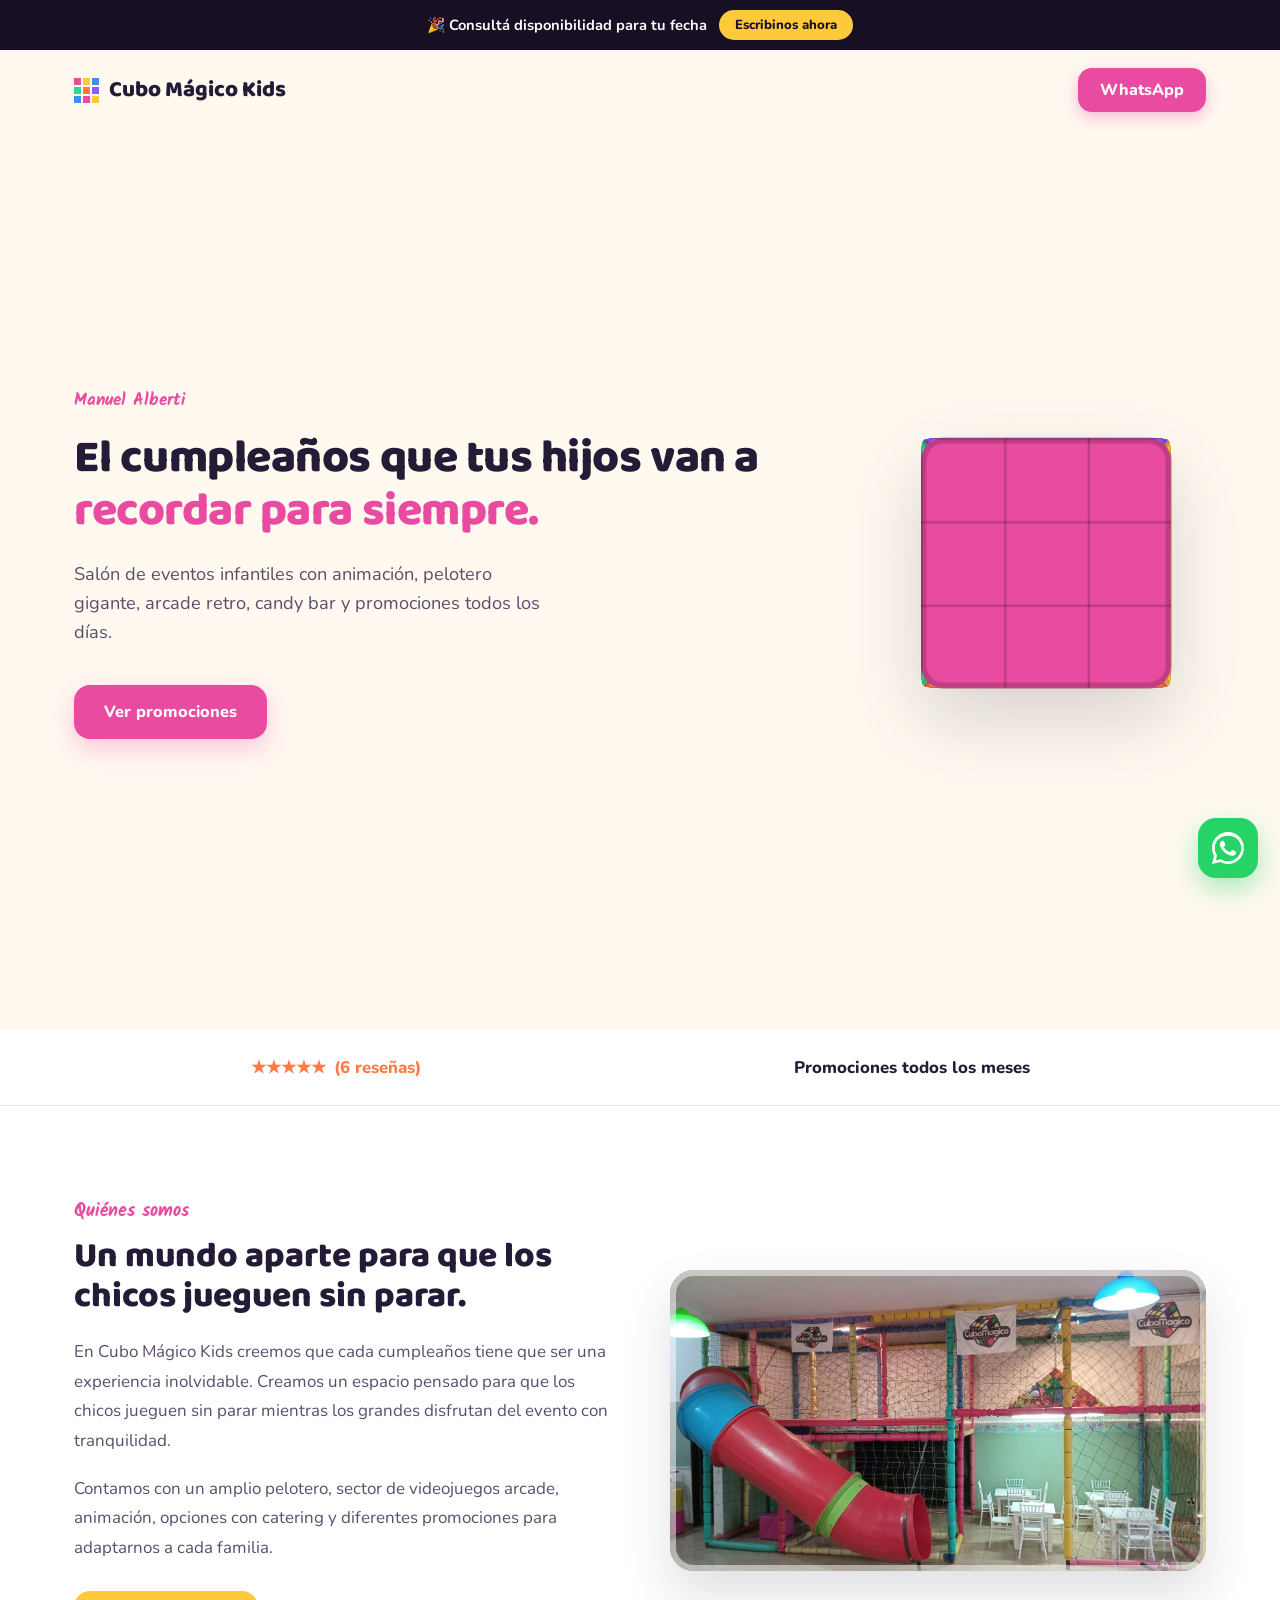
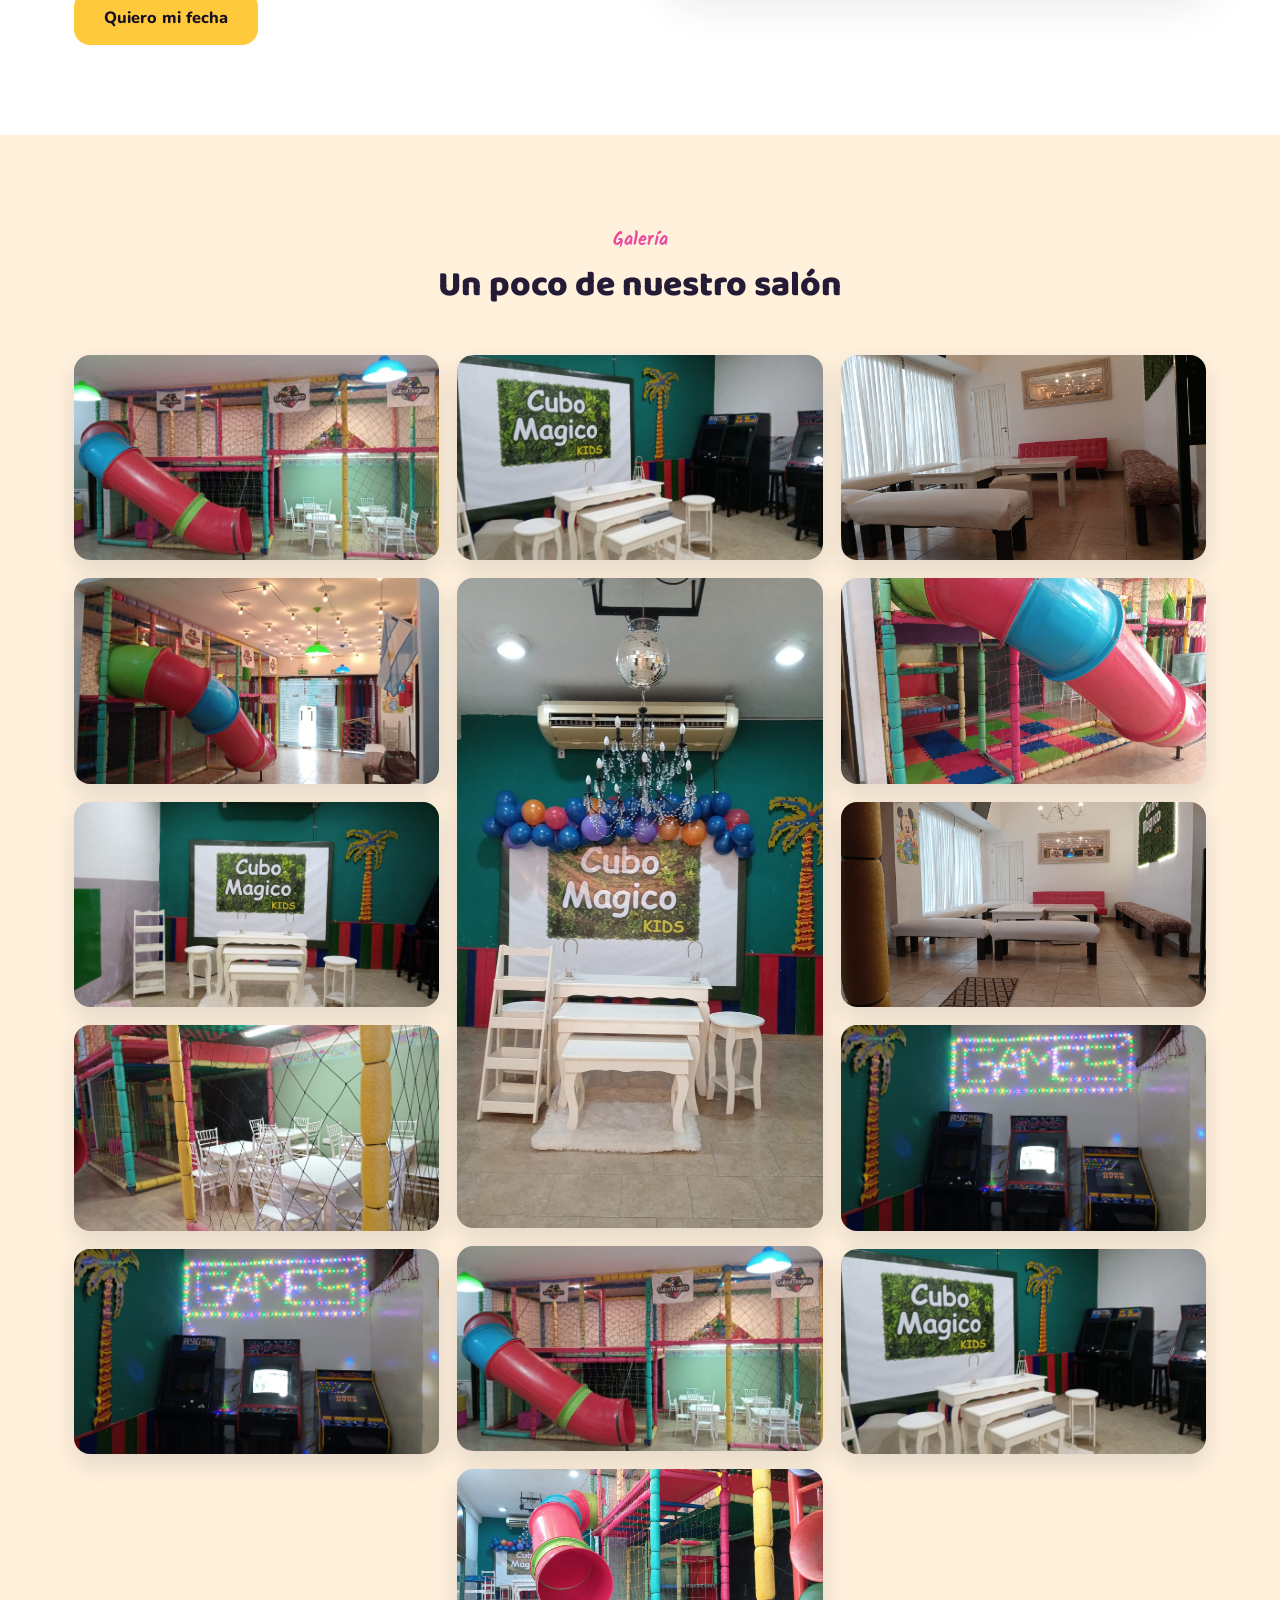
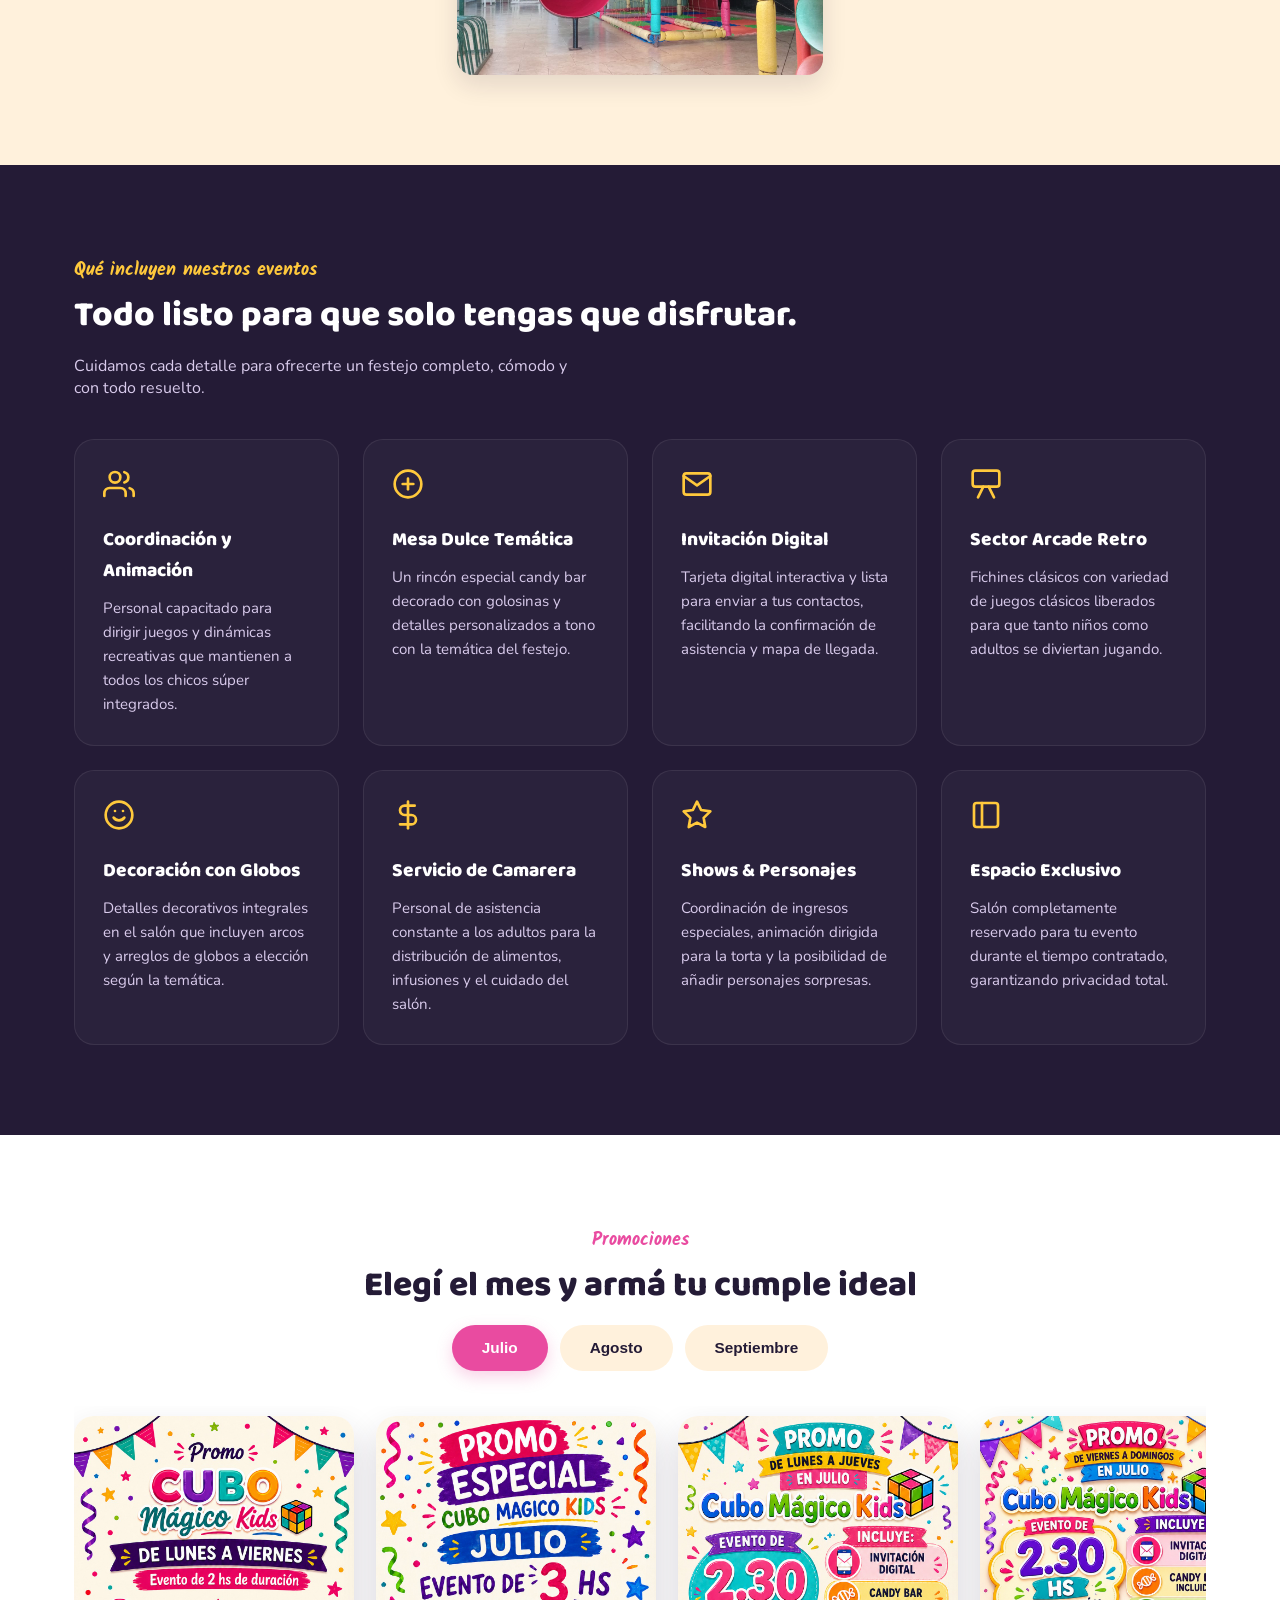
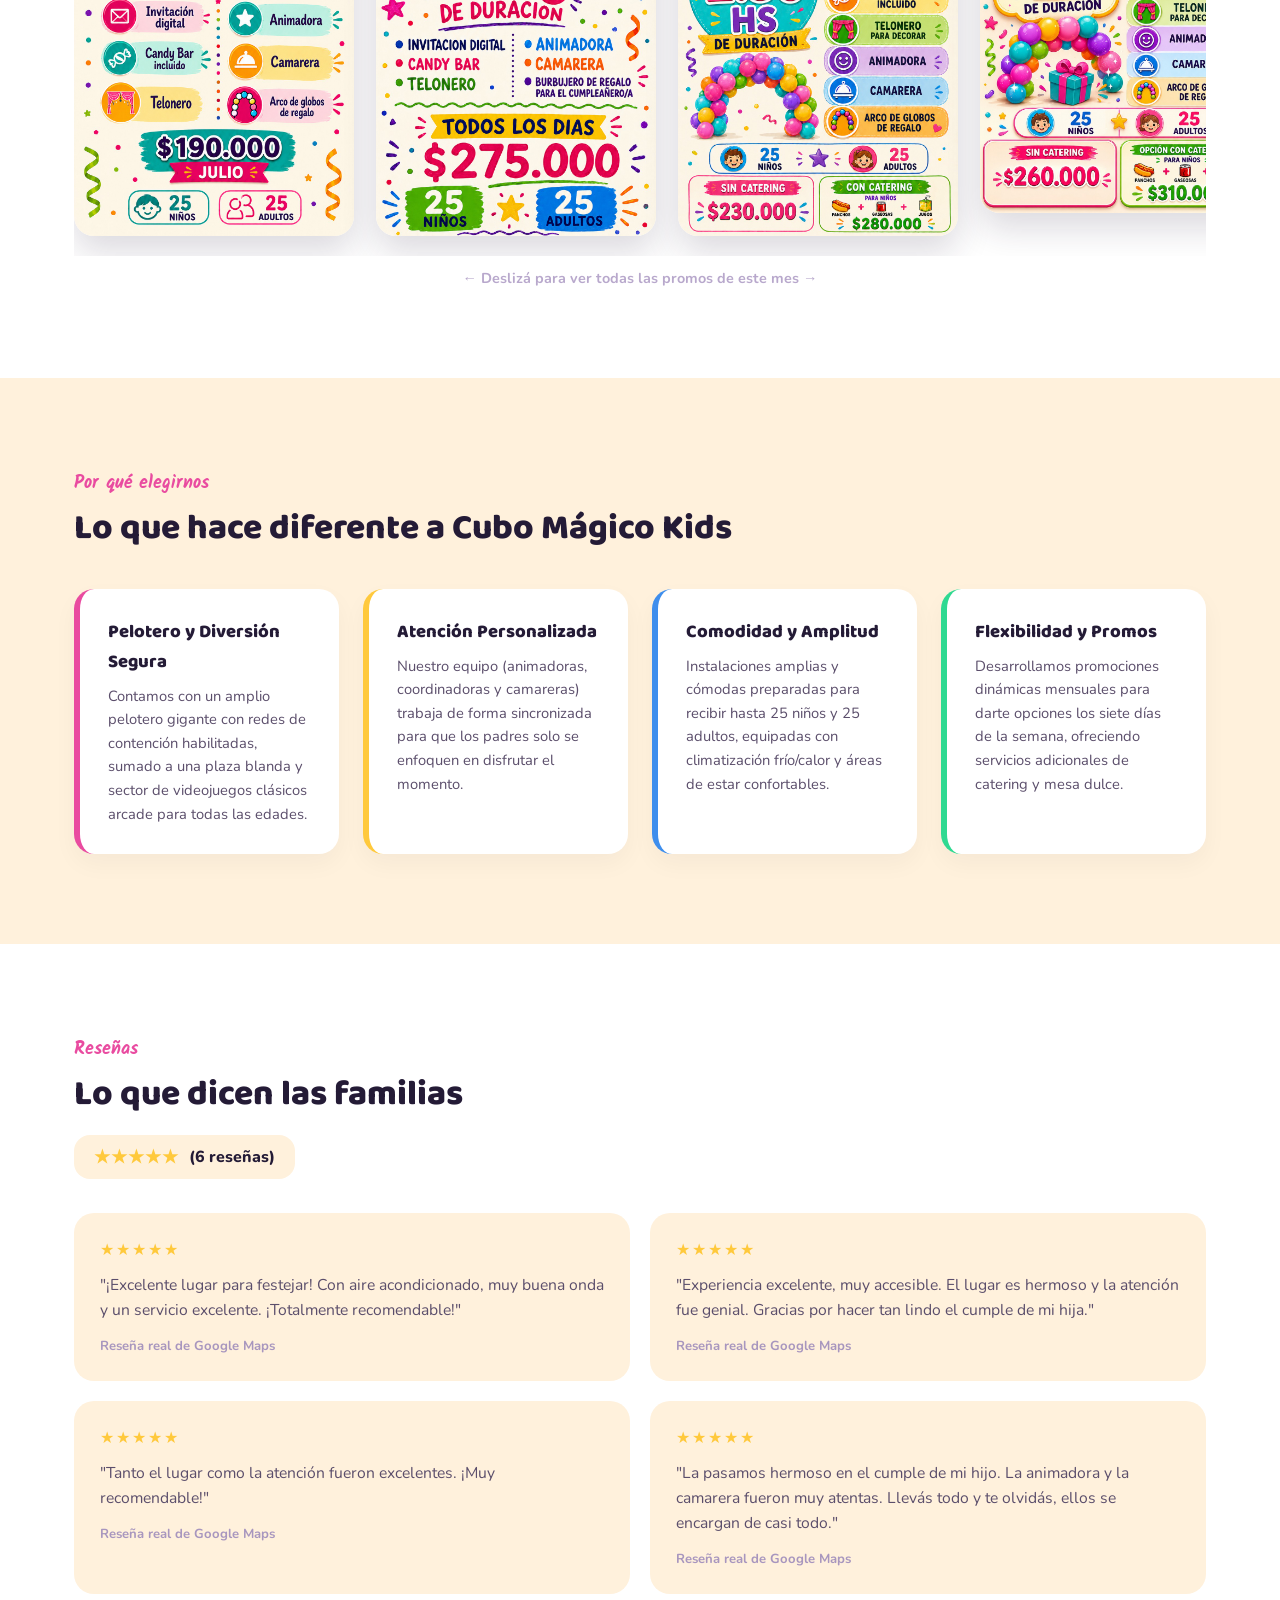
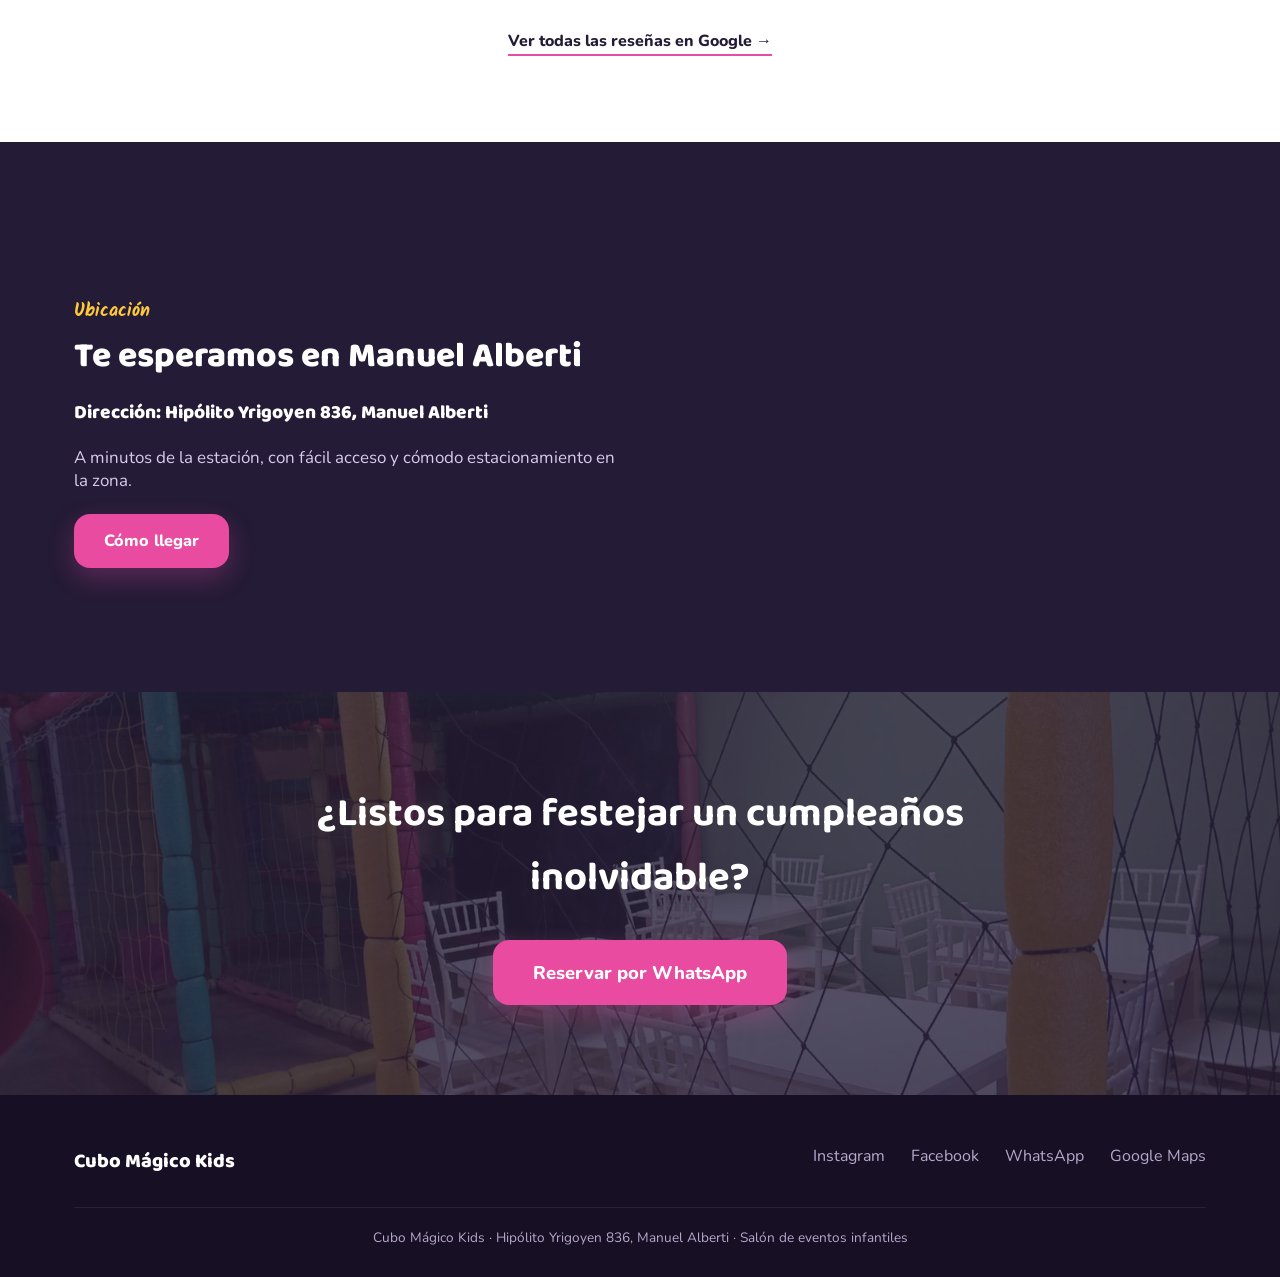
==== commit 4778f9e9: "feat: hero 100vh on desktop, fix gallery masonry gaps, update WhatsApp SVG icon" ====
--- a/index.html
+++ b/index.html
@@ -4,11 +4,13 @@
 <meta charset="UTF-8">
 <meta name="viewport" content="width=device-width, initial-scale=1.0">
 <title>Cubo Mágico Kids — Salón de eventos infantiles en Manuel Alberti</title>
-<link rel="stylesheet" href="style.css?v=2">
+<link rel="stylesheet" href="style.css?v=3">
 <script>
-  if ('history' in window && 'scrollRestoration' in history) {
-    history.scrollRestoration = 'manual';
-  }
+  // 1. Desactivar restauración automática de scroll del navegador
+  if (history.scrollRestoration) history.scrollRestoration = 'manual';
+  // 2. Si hay un hash en la URL (#promociones), eliminarlo sin recargar
+  if (window.location.hash) history.replaceState(null, '', window.location.pathname);
+  // 3. Forzar scroll arriba ANTES de que el body se renderice
   window.scrollTo(0, 0);
 </script>
 </head>
@@ -91,6 +93,8 @@
       <img src="Fotos del salon/WhatsApp Image 2026-07-06 at 15.40.13 (2).jpeg" alt="Salón Foto 10" onclick="openLightbox(this.src)">
       <img src="Fotos del salon/WhatsApp Image 2026-07-06 at 15.40.13.jpeg" alt="Salón Foto 11" onclick="openLightbox(this.src)">
       <img src="Fotos del salon/WhatsApp Image 2026-07-06 at 15.40.14.jpeg" alt="Salón Foto 12" onclick="openLightbox(this.src)">
+      <img src="Fotos del salon/WhatsApp Image 2026-07-06 at 15.40.10.jpeg" alt="Salón Foto 13" onclick="openLightbox(this.src)">
+      <img src="Fotos del salon/WhatsApp Image 2026-07-06 at 15.40.11.jpeg" alt="Salón Foto 14" onclick="openLightbox(this.src)">
     </div>
   </div>
 </section>
@@ -258,7 +262,7 @@
       <p>A minutos de la estación, con fácil acceso y cómodo estacionamiento en la zona.</p>
       <a class="btn btn-primary" href="https://www.google.com/maps/place/Cubo+Magico+Kids/@-34.4590652,-58.7725974,17.76z/data=!4m6!3m5!1s0x95bc98c55787b705:0xaa3772cda10fee1b!8m2!3d-34.4590252!4d-58.7709976!16s%2Fg%2F11j8ldvw56?entry=ttu&g_ep=EgoyMDI2MDcwOC4wIKXMDSoASAFQAw%3D%3D" target="_blank">Cómo llegar</a>
     </div>
-    <iframe src="https://www.google.com/maps/embed?pb=!1m18!1m12!1m3!1d3289.4795240212876!2d-58.77357252445831!3d-34.45902019639726!2m3!1f0!2f0!3f0!3m2!1i1024!2i768!4f13.1!3m3!1m2!1s0x95bc98c55787b705%3A0xaa3772cda10fee1b!2sCubo+Magico+Kids!5e0!3m2!1sen!2sar!4v1717621453912!5m2!1sen!2sar" loading="lazy" allowfullscreen tabindex="-1" title="Mapa de ubicación de Cubo Mágico Kids"></iframe>
+    <iframe id="map-iframe" data-src="https://www.google.com/maps/embed?pb=!1m18!1m12!1m3!1d3289.4795240212876!2d-58.77357252445831!3d-34.45902019639726!2m3!1f0!2f0!3f0!3m2!1i1024!2i768!4f13.1!3m3!1m2!1s0x95bc98c55787b705%3A0xaa3772cda10fee1b!2sCubo+Magico+Kids!5e0!3m2!1sen!2sar!4v1717621453912!5m2!1sen!2sar" loading="lazy" allowfullscreen tabindex="-1" title="Mapa de ubicación de Cubo Mágico Kids"></iframe>
   </div>
 </section>
 
@@ -285,9 +289,10 @@
   </div>
 </footer>
 
-<a class="float-wa" href="https://wa.me/5491156529610?text=Hola%20%F0%9F%98%8A%0AQuisiera%20consultar%20disponibilidad%20para%20realizar%20un%20cumplea%C3%B1os%20en%20Cubo%20M%C3%A1gico%20Kids.%0A%0AFecha%20aproximada%3A%0ACantidad%20de%20ni%C3%B1os%3A%0ACantidad%20de%20adultos%3A%0A%0A%C2%A1Muchas%20gracias!" target="_blank">
-  <!-- WhatsApp SVG Icon -->
-  <svg xmlns="http://www.w3.org/2000/svg" viewBox="0 0 448 512" fill="currentColor" style="width:34px; height:34px;"><path d="M380.9 97.1C339 55.1 283.2 32 223.9 32c-122.4 0-222 99.6-222 222 0 39.1 10.2 77.3 29.6 111L32 503l138.2-36.2c32.5 17.7 68.9 27 106.1 27h.1c122.3 0 224.1-99.6 224.1-222 0-59.3-25.2-115-67.1-117zm-157 341.6c-33.2 0-65.7-8.9-94-25.7l-6.7-4-82.1 21.5 21.9-80-4.4-7c-18.5-29.4-28.3-63.3-28.3-98.2 0-101.4 82.6-184 184.1-184 49.1 0 95.3 19.2 130 53.9 34.8 34.6 53.9 80.7 53.9 129.8-.1 101.4-82.7 184-184.2 184zm100.8-137.5c-5.5-2.7-32.6-16.1-37.7-17.9-5.1-1.8-8.8-2.7-12.5 2.7-3.7 5.5-14.3 17.9-17.6 21.5-3.3 3.7-6.5 4.1-12 1.4-5.5-2.7-23.2-8.5-44.2-27.1-16.4-14.6-27.4-32.6-30.6-38.1-3.3-5.5-.3-8.5 2.4-11.2 2.5-2.4 5.5-6.4 8.2-9.6 2.7-3.2 3.7-5.5 5.5-9.1 1.8-3.7.9-6.9-.5-9.6-1.4-2.7-12.5-30.1-17.1-41.2-4.5-10.8-9.1-9.3-12.5-9.5-3.2-.2-6.9-.2-10.6-.2-3.7 0-9.7 1.4-14.8 6.9-5.1 5.5-19.4 19-19.4 46.3 0 27.3 19.9 53.7 22.6 57.4 2.8 3.7 39.1 59.7 94.8 83.8 13.3 5.7 23.6 9.1 31.7 11.7 13.3 4.2 25.4 3.6 35 2.2 10.7-1.6 32.6-13.3 37.2-26.2 4.6-12.8 4.6-23.8 3.2-26.2-1.3-2.4-5-3.7-10.5-6.4z"/></svg>
+<a class="float-wa" href="https://wa.me/5491156529610?text=Hola%20%F0%9F%98%8A%0AQuisiera%20consultar%20disponibilidad%20para%20realizar%20un%20cumplea%C3%B1os%20en%20Cubo%20M%C3%A1gico%20Kids.%0A%0AFecha%20aproximada%3A%0ACantidad%20de%20ni%C3%B1os%3A%0ACantidad%20de%20adultos%3A%0A%0A%C2%A1Muchas%20gracias!" target="_blank" aria-label="Contactar por WhatsApp">
+  <svg xmlns="http://www.w3.org/2000/svg" viewBox="0 0 32 32" fill="currentColor" style="width:32px;height:32px;">
+    <path d="M16 0C7.163 0 0 7.163 0 16c0 2.833.737 5.494 2.027 7.808L0 32l8.418-2.007A15.93 15.93 0 0016 32c8.837 0 16-7.163 16-16S24.837 0 16 0zm0 29.268a13.22 13.22 0 01-6.74-1.843l-.483-.287-4.997 1.191 1.258-4.862-.316-.5A13.23 13.23 0 012.732 16C2.732 9.196 8.196 3.732 16 3.732S29.268 9.196 29.268 16 23.804 29.268 16 29.268zm7.27-9.875c-.398-.199-2.355-1.162-2.72-1.295-.365-.133-.631-.199-.897.199-.265.398-1.03 1.295-1.261 1.56-.232.265-.465.299-.863.1-.398-.2-1.681-.62-3.202-1.977-1.184-1.057-1.983-2.362-2.215-2.76-.232-.398-.025-.613.174-.811.179-.178.398-.465.597-.697.2-.232.266-.398.399-.664.133-.265.066-.497-.033-.697-.1-.199-.897-2.163-1.229-2.96-.324-.778-.652-.673-.897-.685l-.764-.013c-.266 0-.697.1-1.063.497-.365.398-1.394 1.362-1.394 3.326 0 1.963 1.427 3.86 1.627 4.125.2.266 2.808 4.287 6.804 6.016.951.41 1.693.655 2.271.839.954.303 1.823.26 2.51.158.766-.114 2.355-.963 2.687-1.893.332-.93.332-1.727.232-1.893-.099-.166-.364-.265-.763-.464z"/>
+  </svg>
 </a>
 
 <div class="lightbox" id="lightbox" onclick="closeLightbox()">
@@ -295,6 +300,6 @@
 </div>
 
 <!-- Scripts -->
-<script src="app.js?v=5" defer></script>
+<script src="app.js?v=7" defer></script>
 </body>
 </html>
--- a/style.css
+++ b/style.css
@@ -14,8 +14,7 @@
   --text-soft:#5B4E6B;
 }
 *{margin:0;padding:0;box-sizing:border-box;}
-html{scroll-behavior:smooth;}
-@media (prefers-reduced-motion: reduce){ html{scroll-behavior:auto;} }
+
 body{
   font-family:'Nunito',sans-serif;
   background:var(--paper);
@@ -82,9 +81,13 @@
 .hero{
   position:relative;background:var(--paper);color:var(--ink);
   padding:76px 0 110px;overflow:hidden;
+  min-height:100vh;
+  display:flex;
+  align-items:center;
 }
 .hero-inner{
   position:relative;display:grid;grid-template-columns:1fr 320px;gap:60px;align-items:center;
+  width:100%;
 }
 .hero-eyebrow{
   font-family:'Kalam',cursive;color:var(--c-pink);font-weight:700;font-size:1.05rem;
@@ -361,7 +364,8 @@
 .foot-bottom{ border-top:1px solid rgba(255,255,255,.08); padding-top:20px; font-size:.85rem; text-align:center; }
 
 @media(max-width:900px){
-  .hero-inner{ grid-template-columns:1fr; }
+  .hero{ min-height:unset; display:block; }
+  .hero-inner{ grid-template-columns:1fr; width:auto; }
   .hero h1{ font-size:2rem; }
   .cube-scene{ width:170px;height:170px; }
   .face{ width:170px;height:170px; }
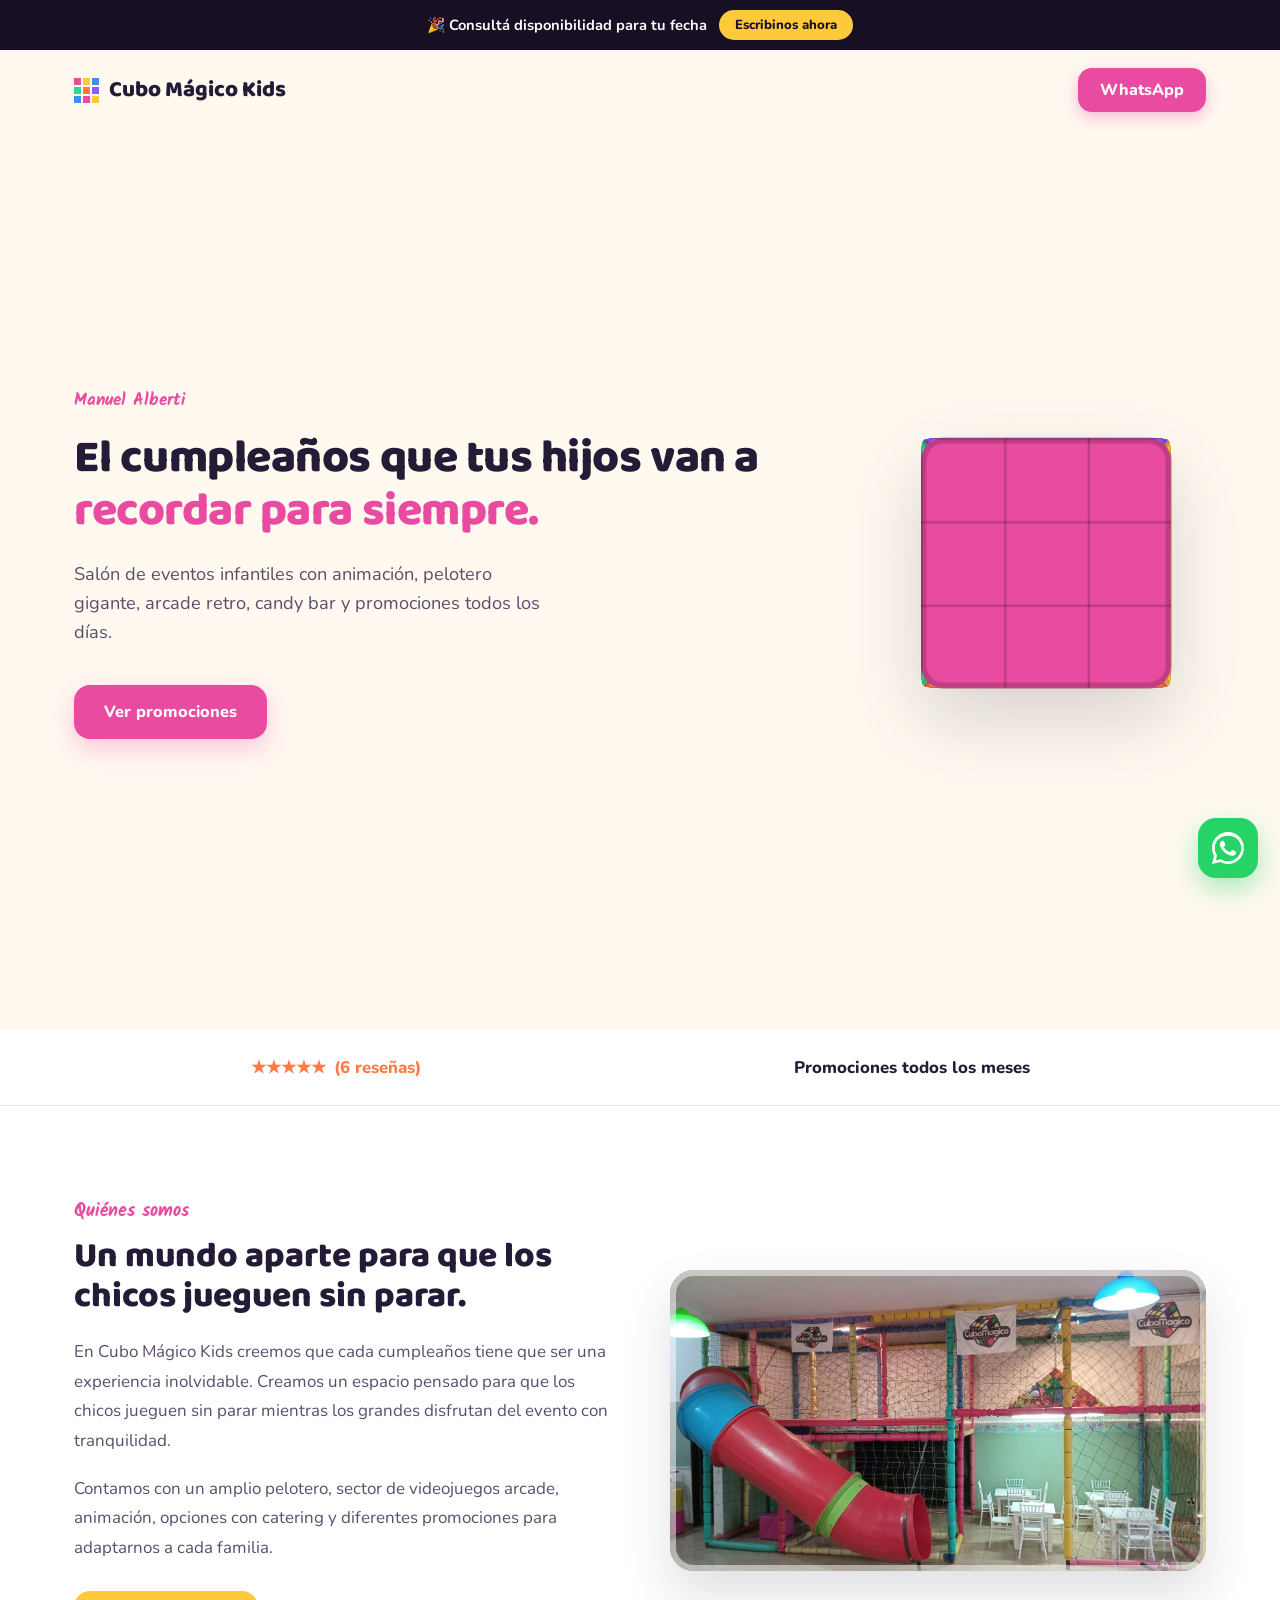
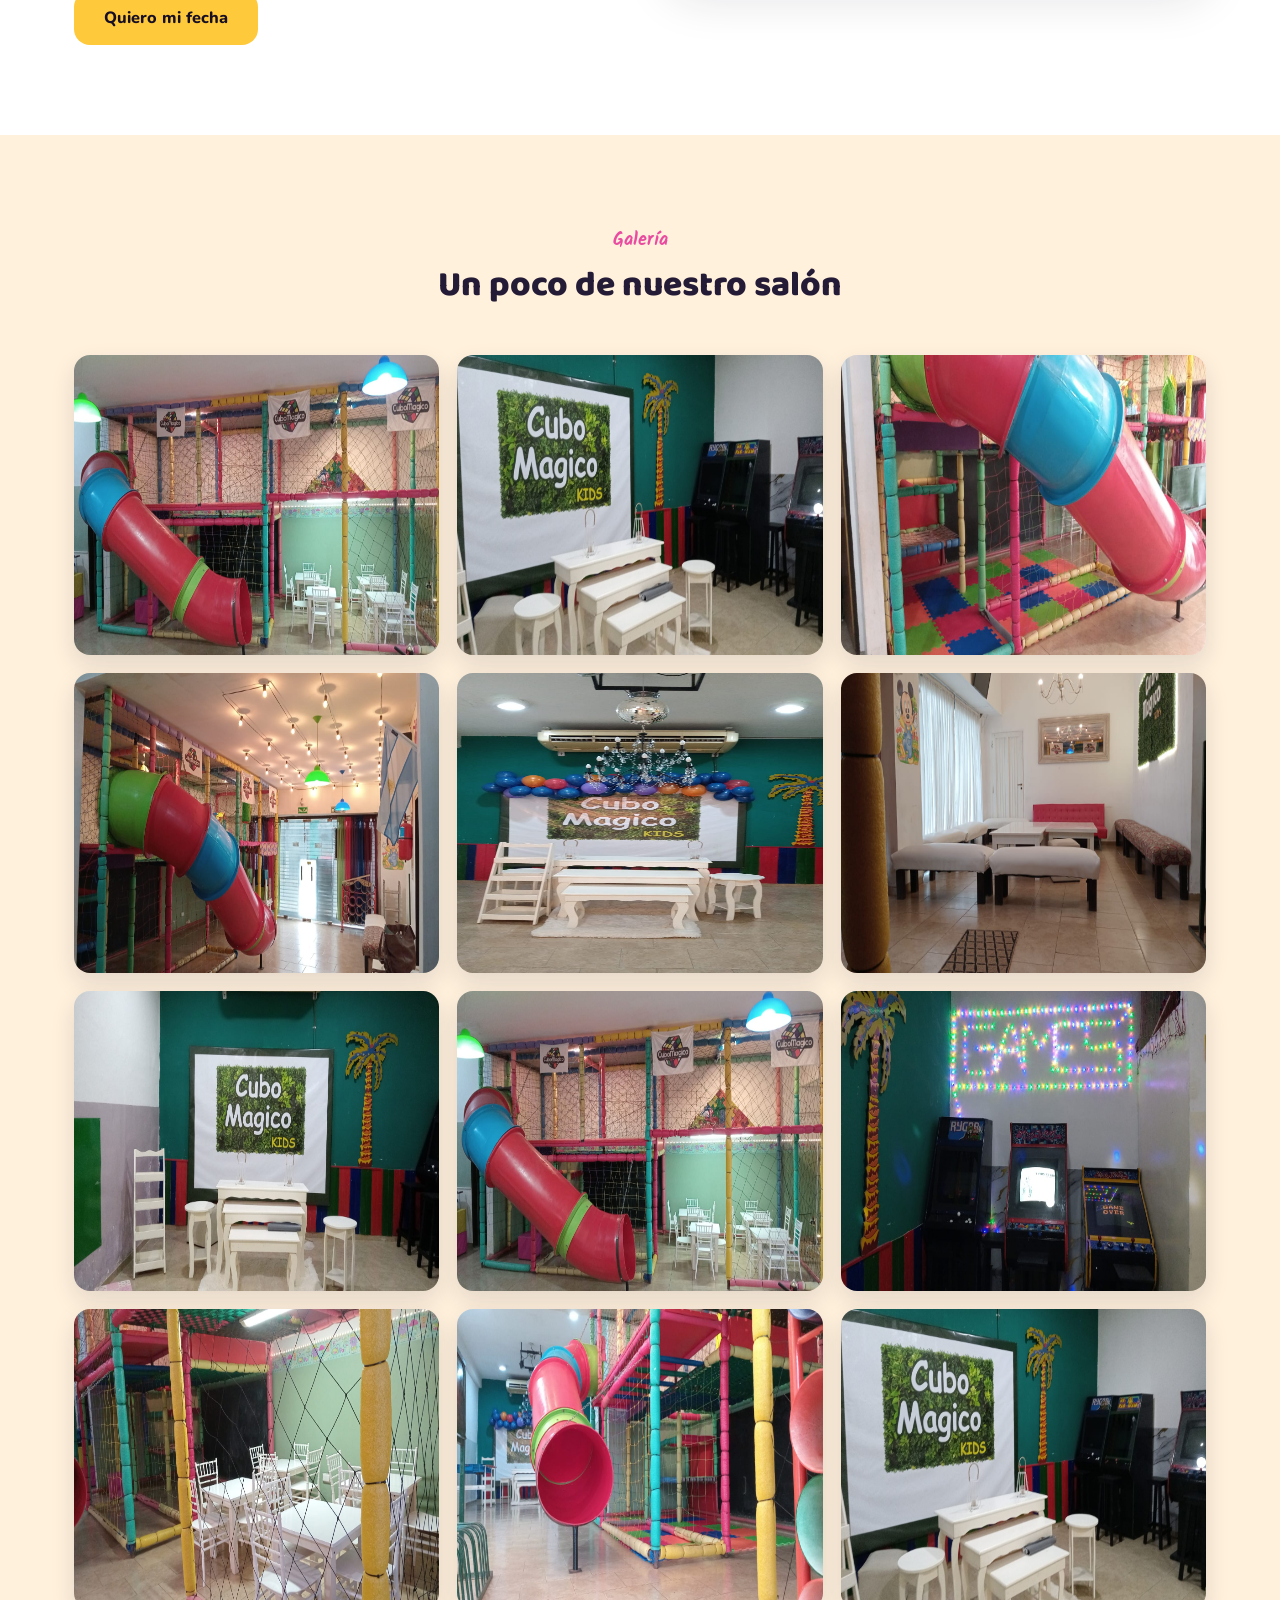
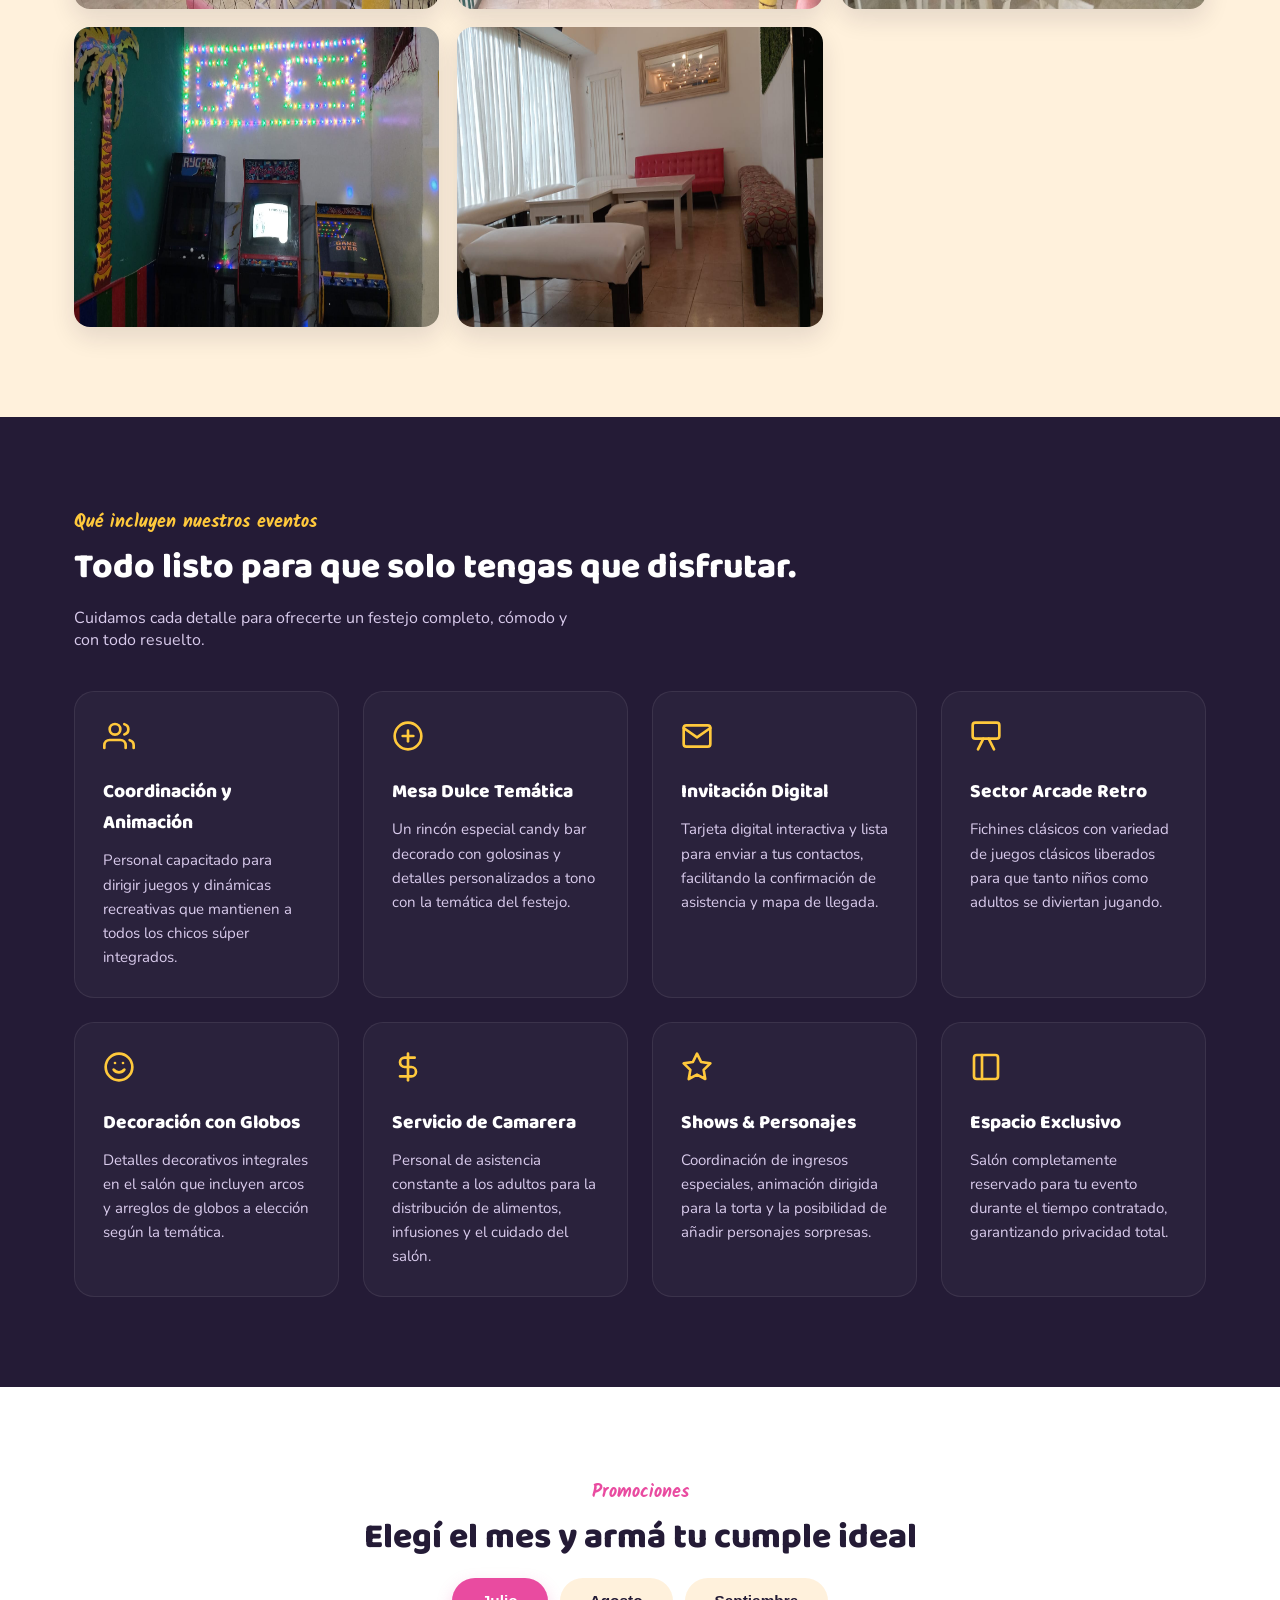
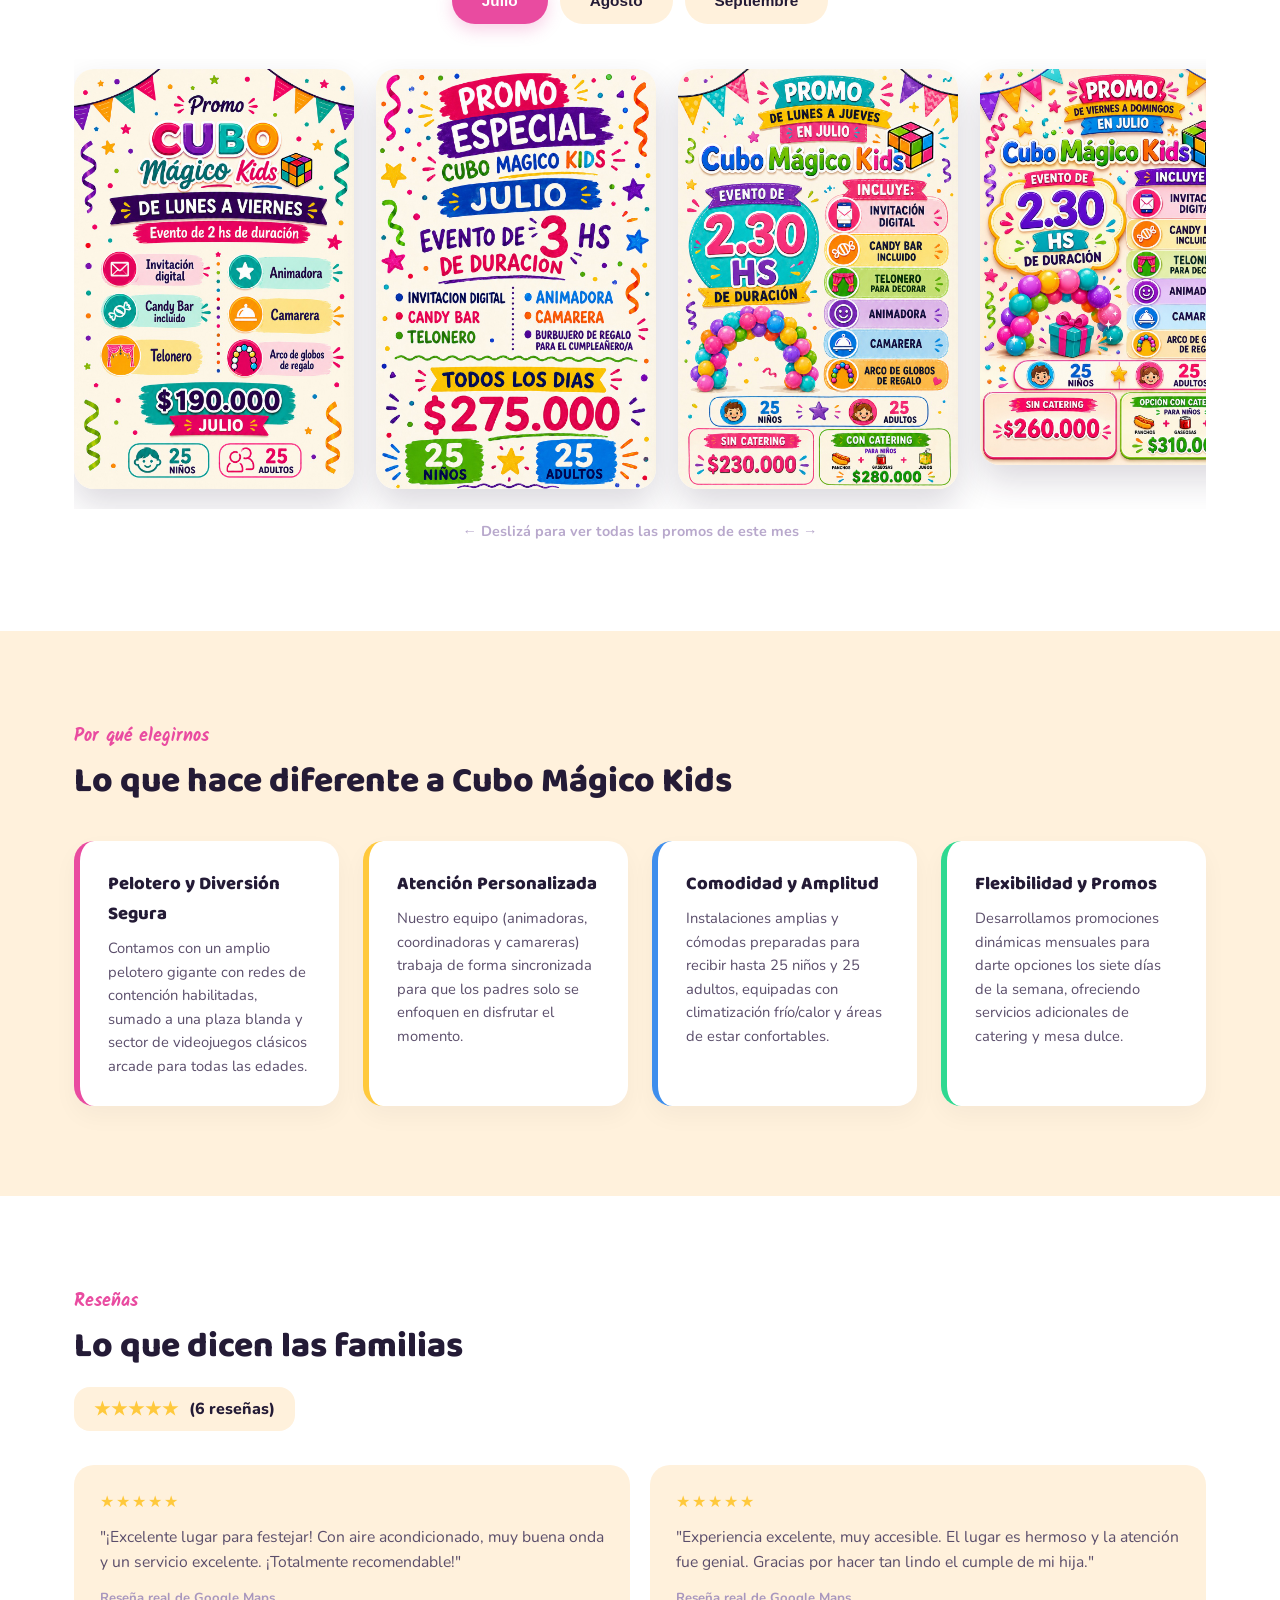
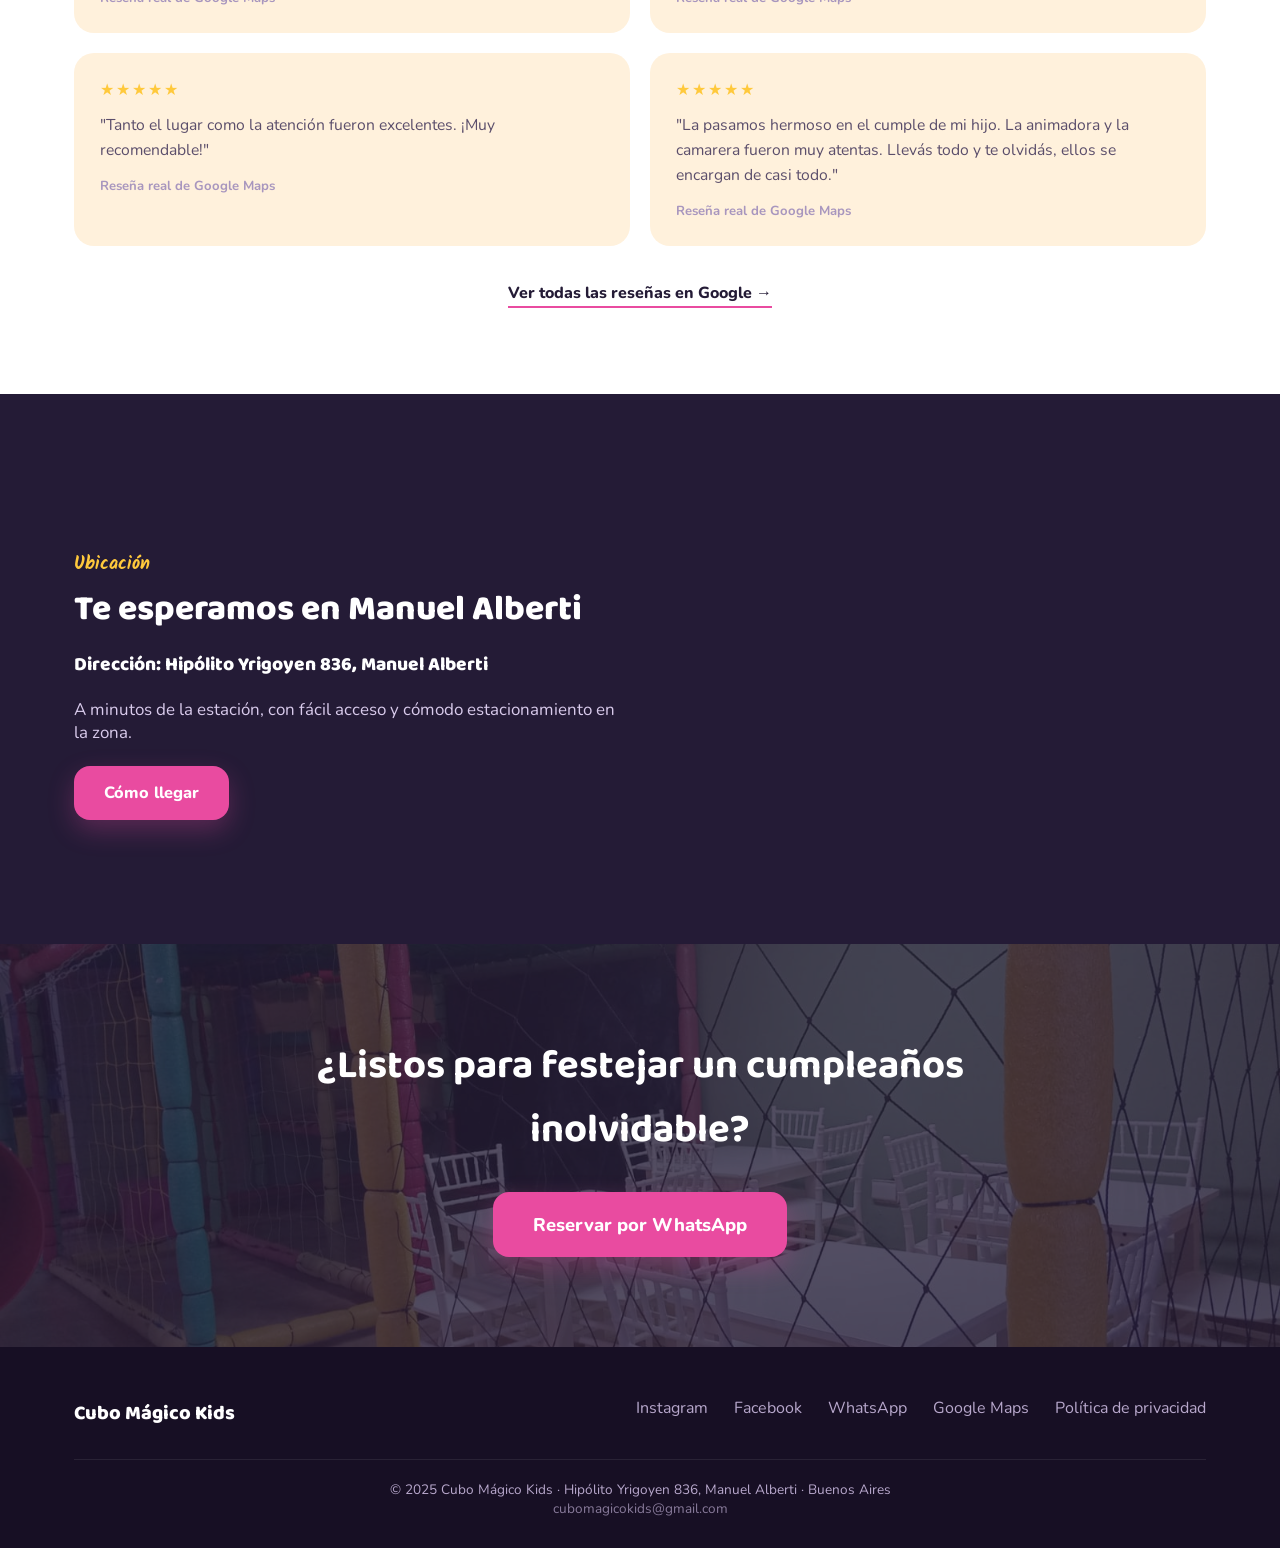
==== commit 4b3ba8a2: "seo: add meta tags, schema JSON-LD, open graph, lazy loading, og-image and privacy policy page" ====
--- a/index.html
+++ b/index.html
@@ -3,7 +3,62 @@
 <head>
 <meta charset="UTF-8">
 <meta name="viewport" content="width=device-width, initial-scale=1.0">
+
+<!-- SEO primario -->
 <title>Cubo Mágico Kids — Salón de eventos infantiles en Manuel Alberti</title>
+<meta name="description" content="Cubo Mágico Kids — El salón de cumpleaños infantiles en Manuel Alberti, Buenos Aires. Decoración, animación y catering para que cada fiesta sea única. ¡Consultanos por WhatsApp!">
+<meta name="robots" content="index, follow">
+<link rel="canonical" href="https://cubo-magico-eventos.vercel.app">
+
+<!-- Open Graph (WhatsApp, Facebook, LinkedIn) -->
+<meta property="og:type" content="website">
+<meta property="og:url" content="https://cubo-magico-eventos.vercel.app">
+<meta property="og:title" content="Cubo Mágico Kids — Salón de eventos infantiles en Manuel Alberti">
+<meta property="og:description" content="El espacio ideal para cumpleaños infantiles en Manuel Alberti. Decoración, animación y catering para que cada fiesta sea única.">
+<meta property="og:image" content="https://cubo-magico-eventos.vercel.app/og-image.jpg">
+<meta property="og:image:alt" content="Cubo Mágico Kids — Salón de eventos infantiles">
+<meta property="og:locale" content="es_AR">
+<meta property="og:site_name" content="Cubo Mágico Kids">
+
+<!-- Twitter / X Card -->
+<meta name="twitter:card" content="summary_large_image">
+<meta name="twitter:title" content="Cubo Mágico Kids — Salón de eventos infantiles">
+<meta name="twitter:description" content="Cumpleaños infantiles en Manuel Alberti. Decoración, animación y catering. ¡Consultanos!">
+<meta name="twitter:image" content="https://cubo-magico-eventos.vercel.app/og-image.jpg">
+
+<!-- Performance: preconnect a Google Fonts para reducir latencia -->
+<link rel="preconnect" href="https://fonts.googleapis.com">
+<link rel="preconnect" href="https://fonts.gstatic.com" crossorigin>
+
+<!-- Schema.org JSON-LD — LocalBusiness -->
+<script type="application/ld+json">
+{
+  "@context": "https://schema.org",
+  "@type": "EventVenue",
+  "name": "Cubo Mágico Kids",
+  "description": "Salón de eventos infantiles en Manuel Alberti. Cumpleaños con decoración, animación y catering para niños.",
+  "url": "https://cubo-magico-eventos.vercel.app",
+  "telephone": "+54-11-5652-9610",
+  "image": "https://cubo-magico-eventos.vercel.app/og-image.jpg",
+  "address": {
+    "@type": "PostalAddress",
+    "streetAddress": "Hipólito Yrigoyen 836",
+    "addressLocality": "Manuel Alberti",
+    "addressRegion": "Buenos Aires",
+    "addressCountry": "AR"
+  },
+  "geo": {
+    "@type": "GeoCoordinates",
+    "latitude": -34.4590252,
+    "longitude": -58.7709976
+  },
+  "sameAs": [
+    "https://www.facebook.com/cubomagicoespaciodeeventos",
+    "https://www.instagram.com/cubo_magicokids/"
+  ]
+}
+</script>
+
 <link rel="stylesheet" href="style.css?v=3">
 <script>
   // 1. Desactivar restauración automática de scroll del navegador
@@ -14,6 +69,7 @@
   window.scrollTo(0, 0);
 </script>
 </head>
+
 <body>
 
 <div class="topbar">
@@ -81,20 +137,20 @@
       <h2 class="sec-title">Un poco de nuestro salón</h2>
     </div>
     <div class="masonry">
-      <img src="Fotos del salon/WhatsApp Image 2026-07-06 at 15.40.08.jpeg" alt="Salón Foto 1" onclick="openLightbox(this.src)">
-      <img src="Fotos del salon/WhatsApp Image 2026-07-06 at 15.40.09 (1).jpeg" alt="Salón Foto 2" onclick="openLightbox(this.src)">
-      <img src="Fotos del salon/WhatsApp Image 2026-07-06 at 15.40.09 (2).jpeg" alt="Salón Foto 3" onclick="openLightbox(this.src)">
-      <img src="Fotos del salon/WhatsApp Image 2026-07-06 at 15.40.09.jpeg" alt="Salón Foto 4" onclick="openLightbox(this.src)">
-      <img src="Fotos del salon/WhatsApp Image 2026-07-06 at 15.40.10.jpeg" alt="Salón Foto 5" onclick="openLightbox(this.src)">
-      <img src="Fotos del salon/WhatsApp Image 2026-07-06 at 15.40.11.jpeg" alt="Salón Foto 6" onclick="openLightbox(this.src)">
-      <img src="Fotos del salon/WhatsApp Image 2026-07-06 at 15.40.12 (1).jpeg" alt="Salón Foto 7" onclick="openLightbox(this.src)">
-      <img src="Fotos del salon/WhatsApp Image 2026-07-06 at 15.40.12.jpeg" alt="Salón Foto 8" onclick="openLightbox(this.src)">
-      <img src="Fotos del salon/WhatsApp Image 2026-07-06 at 15.40.13 (1).jpeg" alt="Salón Foto 9" onclick="openLightbox(this.src)">
-      <img src="Fotos del salon/WhatsApp Image 2026-07-06 at 15.40.13 (2).jpeg" alt="Salón Foto 10" onclick="openLightbox(this.src)">
-      <img src="Fotos del salon/WhatsApp Image 2026-07-06 at 15.40.13.jpeg" alt="Salón Foto 11" onclick="openLightbox(this.src)">
-      <img src="Fotos del salon/WhatsApp Image 2026-07-06 at 15.40.14.jpeg" alt="Salón Foto 12" onclick="openLightbox(this.src)">
-      <img src="Fotos del salon/WhatsApp Image 2026-07-06 at 15.40.10.jpeg" alt="Salón Foto 13" onclick="openLightbox(this.src)">
-      <img src="Fotos del salon/WhatsApp Image 2026-07-06 at 15.40.11.jpeg" alt="Salón Foto 14" onclick="openLightbox(this.src)">
+      <img src="Fotos del salon/WhatsApp Image 2026-07-06 at 15.40.08.jpeg" alt="Interior Cubo Mágico Kids foto 1" loading="lazy" width="400" height="300" onclick="openLightbox(this.src)">
+      <img src="Fotos del salon/WhatsApp Image 2026-07-06 at 15.40.09 (1).jpeg" alt="Interior Cubo Mágico Kids foto 2" loading="lazy" width="400" height="300" onclick="openLightbox(this.src)">
+      <img src="Fotos del salon/WhatsApp Image 2026-07-06 at 15.40.09 (2).jpeg" alt="Decoración salón de eventos foto 3" loading="lazy" width="400" height="300" onclick="openLightbox(this.src)">
+      <img src="Fotos del salon/WhatsApp Image 2026-07-06 at 15.40.09.jpeg" alt="Salón infantil Manuel Alberti foto 4" loading="lazy" width="400" height="300" onclick="openLightbox(this.src)">
+      <img src="Fotos del salon/WhatsApp Image 2026-07-06 at 15.40.10.jpeg" alt="Interior Cubo Mágico Kids foto 5" loading="lazy" width="400" height="300" onclick="openLightbox(this.src)">
+      <img src="Fotos del salon/WhatsApp Image 2026-07-06 at 15.40.11.jpeg" alt="Espacio de eventos infantiles foto 6" loading="lazy" width="400" height="300" onclick="openLightbox(this.src)">
+      <img src="Fotos del salon/WhatsApp Image 2026-07-06 at 15.40.12 (1).jpeg" alt="Pelotero y decoración foto 7" loading="lazy" width="400" height="300" onclick="openLightbox(this.src)">
+      <img src="Fotos del salon/WhatsApp Image 2026-07-06 at 15.40.12.jpeg" alt="Interior Cubo Mágico Kids foto 8" loading="lazy" width="400" height="300" onclick="openLightbox(this.src)">
+      <img src="Fotos del salon/WhatsApp Image 2026-07-06 at 15.40.13 (1).jpeg" alt="Salón de cumpleaños foto 9" loading="lazy" width="400" height="300" onclick="openLightbox(this.src)">
+      <img src="Fotos del salon/WhatsApp Image 2026-07-06 at 15.40.13 (2).jpeg" alt="Espacio para fiestas infantiles foto 10" loading="lazy" width="400" height="300" onclick="openLightbox(this.src)">
+      <img src="Fotos del salon/WhatsApp Image 2026-07-06 at 15.40.13.jpeg" alt="Cubo Mágico Kids interior foto 11" loading="lazy" width="400" height="300" onclick="openLightbox(this.src)">
+      <img src="Fotos del salon/WhatsApp Image 2026-07-06 at 15.40.14.jpeg" alt="Interior salón de eventos foto 12" loading="lazy" width="400" height="300" onclick="openLightbox(this.src)">
+      <img src="Fotos del salon/WhatsApp Image 2026-07-06 at 15.40.10.jpeg" alt="Cubo Mágico Kids decoración foto 13" loading="lazy" width="400" height="300" onclick="openLightbox(this.src)">
+      <img src="Fotos del salon/WhatsApp Image 2026-07-06 at 15.40.11.jpeg" alt="Salón infantil Buenos Aires foto 14" loading="lazy" width="400" height="300" onclick="openLightbox(this.src)">
     </div>
   </div>
 </section>
@@ -283,9 +339,13 @@
         <a href="https://www.facebook.com/cubomagicoespaciodeeventos" target="_blank">Facebook</a>
         <a href="https://wa.me/5491156529610?text=Hola%20%F0%9F%98%8A%0AQuisiera%20consultar%20disponibilidad%20para%20realizar%20un%20cumplea%C3%B1os%20en%20Cubo%20M%C3%A1gico%20Kids.%0A%0AFecha%20aproximada%3A%0ACantidad%20de%20ni%C3%B1os%3A%0ACantidad%20de%20adultos%3A%0A%0A%C2%A1Muchas%20gracias!" target="_blank">WhatsApp</a>
         <a href="https://www.google.com/maps/place/Cubo+Magico+Kids/@-34.4590652,-58.7725974,17.76z/data=!4m6!3m5!1s0x95bc98c55787b705:0xaa3772cda10fee1b!8m2!3d-34.4590252!4d-58.7709976!16s%2Fg%2F11j8ldvw56?entry=ttu&g_ep=EgoyMDI2MDcwOC4wIKXMDSoASAFQAw%3D%3D" target="_blank">Google Maps</a>
-      </div>
-    </div>
-    <div class="foot-bottom">Cubo Mágico Kids · Hipólito Yrigoyen 836, Manuel Alberti · Salón de eventos infantiles</div>
+        <a href="politica-de-privacidad.html">Política de privacidad</a>
+      </div>
+    </div>
+    <div class="foot-bottom">
+      © 2025 Cubo Mágico Kids · Hipólito Yrigoyen 836, Manuel Alberti · Buenos Aires
+      <br><a href="mailto:cubomagicokids@gmail.com" style="color:inherit;opacity:.7;">cubomagicokids@gmail.com</a>
+    </div>
   </div>
 </footer>
 
